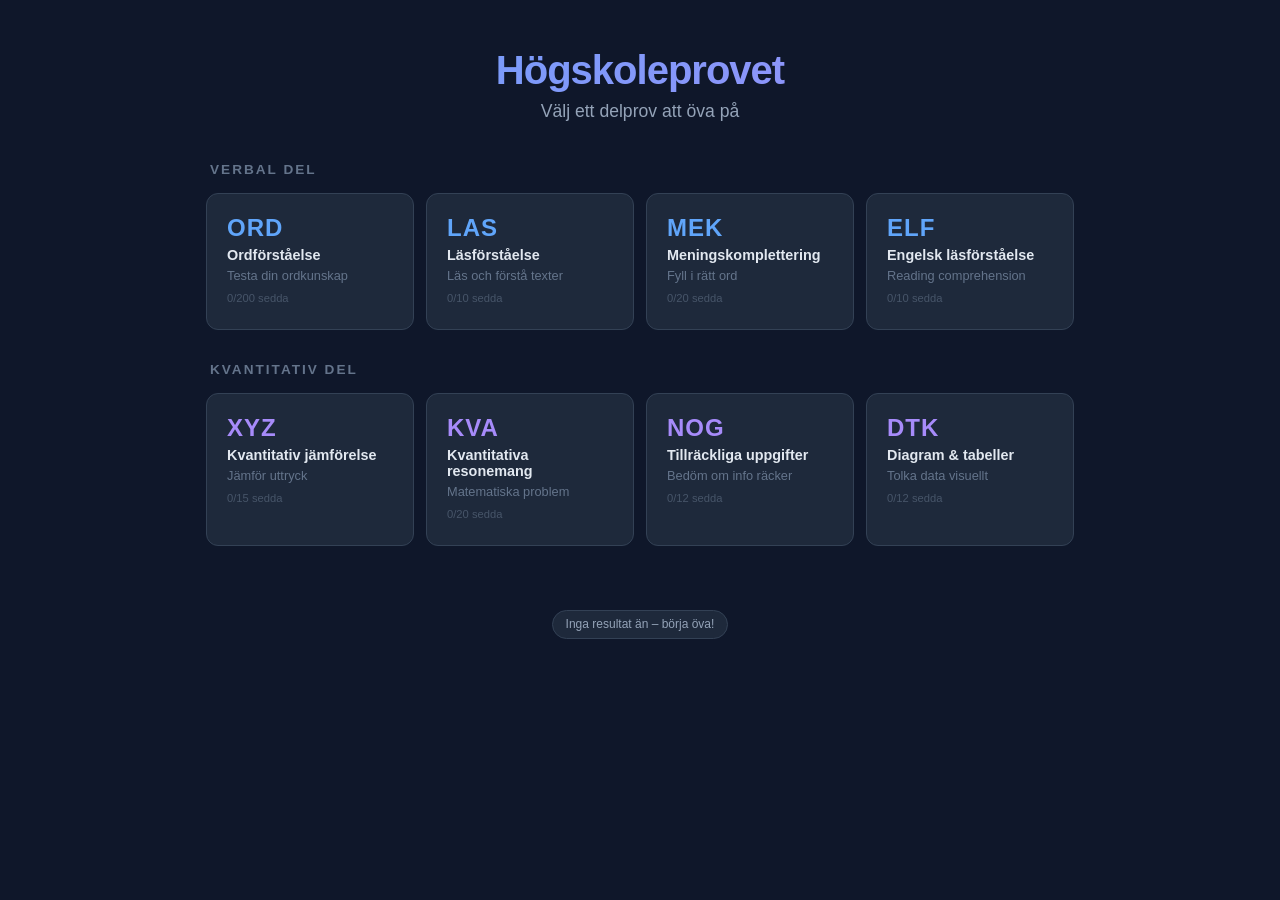
==== hogskoleprovet.html @ 1d14c4c4 "Initial commit: Högskoleprovet-studieapp med 200 ORD-frågor och progress-tracking" ====
<!DOCTYPE html>
<html lang="sv">
<head>
<meta charset="UTF-8">
<meta name="viewport" content="width=device-width, initial-scale=1.0">
<title>Högskoleprovet - Studieapp</title>
<style>
* { margin: 0; padding: 0; box-sizing: border-box; }
body { font-family: -apple-system, BlinkMacSystemFont, 'Segoe UI', Roboto, sans-serif; background: #0f172a; color: #e2e8f0; min-height: 100vh; }
.screen { display: none; min-height: 100vh; }
.screen.active { display: block; }
.hero { text-align: center; padding: 3rem 1rem 1.5rem; }
.hero h1 { font-size: 2.5rem; font-weight: 800; background: linear-gradient(135deg, #60a5fa, #a78bfa); -webkit-background-clip: text; -webkit-text-fill-color: transparent; background-clip: text; letter-spacing: -1px; }
.subtitle { color: #94a3b8; margin-top: 0.5rem; font-size: 1.1rem; }
.section-grid { max-width: 900px; margin: 0 auto; padding: 1rem; }
.section-group { margin-bottom: 2rem; }
.section-group h2 { font-size: 0.85rem; text-transform: uppercase; letter-spacing: 2px; color: #64748b; margin-bottom: 1rem; padding-left: 0.25rem; }
.cards { display: grid; grid-template-columns: repeat(auto-fill, minmax(200px, 1fr)); gap: 0.75rem; }
.card { background: #1e293b; border: 1px solid #334155; border-radius: 12px; padding: 1.25rem; cursor: pointer; transition: all 0.2s; display: flex; flex-direction: column; gap: 0.3rem; text-align: left; color: #e2e8f0; font-family: inherit; }
.card:hover { transform: translateY(-2px); border-color: #60a5fa; box-shadow: 0 4px 20px rgba(96, 165, 250, 0.15); }
.card-code { font-size: 1.5rem; font-weight: 800; letter-spacing: 1px; }
.card-verbal .card-code { color: #60a5fa; }
.card-kvant .card-code { color: #a78bfa; }
.card-name { font-size: 0.9rem; font-weight: 600; }
.card-desc { font-size: 0.8rem; color: #64748b; }
.card-count { font-size: 0.7rem; color: #475569; margin-top: 0.3rem; }
.stats-bar { max-width: 900px; margin: 1rem auto 2rem; padding: 0 1rem; display: flex; flex-wrap: wrap; gap: 0.5rem; justify-content: center; }
.stat-chip { background: #1e293b; border: 1px solid #334155; border-radius: 20px; padding: 0.4rem 0.8rem; font-size: 0.75rem; color: #94a3b8; }
.stat-chip strong { color: #e2e8f0; }
.quiz-header { display: flex; align-items: center; justify-content: space-between; padding: 1rem 1.5rem; background: #1e293b; border-bottom: 1px solid #334155; position: sticky; top: 0; z-index: 10; }
.btn-back { background: none; border: 1px solid #475569; color: #94a3b8; padding: 0.4rem 1rem; border-radius: 8px; cursor: pointer; font-size: 0.85rem; font-family: inherit; }
.btn-back:hover { border-color: #60a5fa; color: #60a5fa; }
.quiz-info { display: flex; flex-direction: column; align-items: center; gap: 0.2rem; }
.quiz-title { font-weight: 700; font-size: 1rem; }
.quiz-progress { font-size: 0.8rem; color: #64748b; }
.quiz-score { font-size: 0.9rem; color: #94a3b8; }
.quiz-body { max-width: 700px; margin: 0 auto; padding: 2rem 1.5rem; }
.question-context { background: #1e293b; border: 1px solid #334155; border-radius: 12px; padding: 1.5rem; margin-bottom: 1.5rem; line-height: 1.7; font-size: 0.95rem; color: #cbd5e1; white-space: pre-line; }
.question-context:empty { display: none; }
.question-text { font-size: 1.15rem; font-weight: 600; margin-bottom: 1.5rem; line-height: 1.5; white-space: pre-line; }
.options { display: flex; flex-direction: column; gap: 0.6rem; }
.option-btn { background: #1e293b; border: 2px solid #334155; border-radius: 10px; padding: 1rem 1.25rem; text-align: left; cursor: pointer; transition: all 0.2s; font-size: 1rem; color: #e2e8f0; font-family: inherit; line-height: 1.4; }
.option-btn:hover:not(:disabled) { border-color: #60a5fa; background: #1e3a5f; }
.option-btn.correct { border-color: #22c55e; background: #14532d; }
.option-btn.wrong { border-color: #ef4444; background: #450a0a; }
.option-btn:disabled { cursor: default; }
.feedback { margin-top: 1.25rem; padding: 1.25rem; border-radius: 10px; font-size: 0.95rem; line-height: 1.6; display: none; }
.feedback.show { display: block; }
.feedback.correct { background: #14532d; border: 1px solid #22c55e; color: #bbf7d0; }
.feedback.wrong { background: #3f1212; border: 1px solid #ef4444; color: #fecaca; }
.feedback-title { font-weight: 700; font-size: 1rem; margin-bottom: 0.5rem; }
.feedback-section { margin-top: 0.75rem; }
.feedback-section-label { font-weight: 700; font-size: 0.8rem; text-transform: uppercase; letter-spacing: 1px; opacity: 0.85; margin-bottom: 0.25rem; }
.btn-next { margin-top: 1.5rem; background: linear-gradient(135deg, #3b82f6, #8b5cf6); border: none; color: white; padding: 0.8rem 2rem; border-radius: 10px; font-size: 1rem; font-weight: 600; cursor: pointer; font-family: inherit; width: 100%; }
.results-container { max-width: 500px; margin: 0 auto; padding: 3rem 1.5rem; text-align: center; }
.results-container h2 { font-size: 1.8rem; margin-bottom: 1rem; }
.results-icon { font-size: 1.5rem; margin-bottom: 1rem; font-weight: 700; color: #60a5fa; }
.results-score { font-size: 3rem; font-weight: 800; background: linear-gradient(135deg, #60a5fa, #a78bfa); -webkit-background-clip: text; -webkit-text-fill-color: transparent; background-clip: text; margin-bottom: 0.5rem; }
.results-message { color: #94a3b8; font-size: 1.1rem; margin-bottom: 2rem; }
.results-breakdown { text-align: left; margin-bottom: 2rem; }
.result-item { display: flex; align-items: center; gap: 0.75rem; padding: 0.6rem 0; border-bottom: 1px solid #1e293b; font-size: 0.9rem; }
.result-marker { width: 8px; height: 8px; border-radius: 50%; flex-shrink: 0; }
.result-marker.correct { background: #22c55e; }
.result-marker.wrong { background: #ef4444; }
.results-actions { display: flex; gap: 0.75rem; flex-direction: column; }
.btn-primary { background: linear-gradient(135deg, #3b82f6, #8b5cf6); border: none; color: white; padding: 0.8rem 2rem; border-radius: 10px; font-size: 1rem; font-weight: 600; cursor: pointer; font-family: inherit; }
.btn-secondary { background: none; border: 1px solid #475569; color: #94a3b8; padding: 0.8rem 2rem; border-radius: 10px; font-size: 1rem; cursor: pointer; font-family: inherit; }
@media (max-width: 600px) {
    .hero h1 { font-size: 2rem; }
    .cards { grid-template-columns: 1fr 1fr; }
    .quiz-body { padding: 1.5rem 1rem; }
}
</style>
</head>
<body>
<div id="app">
    <div id="start-screen" class="screen active">
        <div class="hero">
            <h1>Högskoleprovet</h1>
            <p class="subtitle">Välj ett delprov att öva på</p>
        </div>
        <div class="section-grid">
            <div class="section-group">
                <h2>Verbal del</h2>
                <div class="cards" id="verbal-cards"></div>
            </div>
            <div class="section-group">
                <h2>Kvantitativ del</h2>
                <div class="cards" id="kvant-cards"></div>
            </div>
        </div>
        <div class="stats-bar" id="stats-bar"></div>
    </div>

    <div id="quiz-screen" class="screen">
        <div class="quiz-header">
            <button class="btn-back" id="btn-back">← Tillbaka</button>
            <div class="quiz-info">
                <span id="quiz-title" class="quiz-title"></span>
                <span id="quiz-progress" class="quiz-progress"></span>
            </div>
            <div class="quiz-score" id="quiz-score"></div>
        </div>
        <div class="quiz-body">
            <div id="question-context" class="question-context"></div>
            <div id="question-text" class="question-text"></div>
            <div id="options" class="options"></div>
            <div id="feedback" class="feedback"></div>
            <button id="next-btn" class="btn-next" style="display:none">Nästa fråga</button>
        </div>
    </div>

    <div id="results-screen" class="screen">
        <div class="results-container">
            <h2>Resultat</h2>
            <div id="results-icon" class="results-icon"></div>
            <div id="results-score" class="results-score"></div>
            <div id="results-message" class="results-message"></div>
            <div id="results-breakdown" class="results-breakdown"></div>
            <div class="results-actions">
                <button class="btn-primary" id="btn-retry">Försök igen</button>
                <button class="btn-secondary" id="btn-home">Välj annat delprov</button>
            </div>
        </div>
    </div>
</div>

<script>
// Varje fråga har:
//   question, options, correct (index), explanation (kort, alltid visad)
//   why: varför rätt svar är rätt (detaljerad)
//   misstag: vanliga felaktiga resonemang (visas vid fel svar)

const questionBank = {
    ord: { title: "ORD – Ordförståelse", color: "verbal", questions: (function() {
        const w = (word, rätt, f1, f2, f3, why, miss) => ({
            question: `Vad betyder ordet '${word}'?`,
            options: [rätt, f1, f2, f3],
            correct: 0,
            explanation: rätt + ".",
            why: why,
            misstag: miss
        });
        return [
w("redundant","Överflödig","Nödvändig","Komplicerad","Ursprunglig","Från latinets 'redundare' (rinna över). Mer än vad som behövs.","Tros betyda 'nödvändig' eftersom redundanta säkerhetssystem är viktiga – men ordet syftar på överskottet."),
w("pragmatisk","Praktisk och lösningsinriktad","Teoretisk","Pessimistisk","Överdriven","Från grekiskans 'pragma' (handling). Fokus på vad som fungerar, inte ideologi.","Förväxlas med dogmatisk (motsatsen) eller pessimistisk eftersom orden låter lika."),
w("altruistisk","Osjälvisk","Självisk","Likgiltig","Ambitiös","Från latinets 'alter' (den andra). Att tänka på andras bästa.","Blandas ihop med egoistisk – båda slutar på -isk. Kom ihåg: alter = andra."),
w("ambivalent","Kluven","Beslutsam","Engagerad","Likgiltig","'Ambi' = båda, 'valent' = värde. Värderar båda sidor samtidigt.","Förväxlas med 'likgiltig' – men ambivalent BRYR sig starkt, åt båda håll."),
w("dogmatisk","Håller fast vid åsikter utan omprövning","Flexibel","Vetenskaplig","Humoristisk","Ett dogma = lärosats som tas för given. Accepterar inte motargument.","Skillnad mot 'principfast': principfast kan motivera, dogmatisk bara fastslår."),
w("adekvat","Tillräcklig och lämplig","Överdriven","Otillräcklig","Exakt","Varken för lite eller för mycket, precis vad situationen kräver.","Förväxlas med 'exakt' – adekvat betyder inte perfekt, bara tillräckligt."),
w("kontroversiell","Omstridd","Obestridlig","Traditionell","Föråldrad","Från latinets 'controversus' (vänd emot). Har både för- och motståndare.","Ordet är neutralt – det säger bara att åsikterna går isär, inte att något är fel."),
w("eskalerande","Upptrappande","Avtagande","Stagnerande","Fluktuerande","Från italienskans 'scala' (trappa). Stegras steg för steg.","Förväxlas med 'fluktuerande' (svänger upp/ner). Eskalerande går bara UPP."),
w("sporadisk","Oregelbunden och sällsynt","Regelbunden","Tätt förekommande","Kontinuerlig","Från grekiskans 'sporadikos' (utspridd). Enstaka utan mönster.","Tros betyda 'ofta' – men sporadisk är alltid SÄLLSYNT."),
w("empatisk","Inkännande","Likgiltig","Aggressiv","Analytisk","Förmågan att sätta sig in i annans känsloliv.","Förväxlas med 'emfatisk' (eftertrycklig) – liknande stavning, olika betydelse."),
w("explicit","Uttryckligt uttalat","Underförstått","Känsligt","Förbjudet","Motsats till implicit. Direkt utsagt.","På engelska kan 'explicit' betyda vuxet innehåll, men i svenska är det bara 'tydligt'."),
w("implicit","Underförstådd","Uttalad","Förnekad","Upprepad","Med 'mellan raderna'. Antydd men inte direkt sagd.","Minnesregel: IMplicit = Inte uttalat. EXplicit = EXtra tydligt."),
w("konsensus","Samsyn","Oenighet","Majoritetsbeslut","Diskussion","Från latinets 'consensus' (samstämmighet). Alla överens.","Är starkare än majoritetsbeslut – kräver att ingen motsätter sig aktivt."),
w("paradoxal","Skenbart självmotsägande","Logisk","Komplicerad","Uppenbar","Något som verkar motsäga sig självt men kan vara sant.","Förväxlas med 'ologisk' – men en paradox är inte fel, bara överraskande."),
w("subtil","Diskret och finstilt","Tydlig","Aggressiv","Grov","En liten men betydelsefull skillnad. Subtil humor kräver eftertanke.","Tro inte att subtil = 'undergiven' – det är ett helt annat ord."),
w("obskyr","Dunkel eller okänd","Känd","Ljus","Enkel","Från latinets 'obscurus' (mörk). Svårbegriplig eller okänd.","Har ibland negativ biklang (tvivelaktig) men grundbetydelsen är bara 'oklar'."),
w("nyanserad","Innehåller flera skiftningar","Förenklad","Extrem","Färgad","Från franskans 'nuance'. Tar hänsyn till flera perspektiv.","Tros betyda 'neutral' – men nyanserad kan ha en åsikt, bara genomtänkt."),
w("kategorisk","Bestämd och absolut","Tveksam","Försiktig","Rörande","Ett kategoriskt nej är definitivt, utan utrymme för diskussion.","Förväxlas med 'kategoriserad' (indelad) som betyder något helt annat."),
w("prekär","Osäker och bekymmersam","Trygg","Enkel","Lyxig","En prekär situation är otrygg och kan förvärras snabbt.","Liknar 'precis' men har inget med det att göra. Tänk på 'prekariatet'."),
w("rigorös","Sträng och noggrann","Slapp","Gemytlig","Flexibel","En rigorös undersökning lämnar inga stenar orörda.","Förväxlas med 'rigid' (stel) som är mer negativt laddat."),
w("marginell","Obetydlig","Central","Dominerande","Genomgripande","Ligger i 'marginalen'. En marginell förbättring är nästan obetydlig.","Skillnad mot 'minimal': marginell = nästan obetydlig, minimal = minsta möjliga."),
w("utopisk","Orealistiskt idealiserad","Realistisk","Pessimistisk","Historisk","Från Thomas Mores 'Utopia' (1516). Grekiska 'ou-topos' = ingenstans.","Skillnad mot optimistisk: optimism tror på det goda, utopism på det perfekta."),
w("skeptisk","Tvivlande","Godtrogen","Övertygad","Nöjd","Kräver bevis innan man tror på något. Från grekiskans 'skeptikos'.","Skepsis är INTE cynism (förakt) eller pessimism – bara krav på belägg."),
w("benägenhet","Tendens eller böjelse","Ovilja","Förmåga","Plikt","Om man har benägenhet är man lätt att få med sig åt det hållet.","Skillnad mot 'förmåga': man kan ha förmåga utan benägenhet (kan men vill inte)."),
w("avsiktlig","Planerad och medveten","Slumpmässig","Motvillig","Snabb","Motsats till oavsiktlig. Gjord med vilja.","Ofta testas det som synonym till 'medveten'/'planerad' – de är synonymer."),
w("autentisk","Äkta","Falsk","Kopierad","Ytlig","Från grekiskans 'authentikos' (äkta). Inte en kopia eller förfalskning.","Förväxlas med 'original' – autentisk betyder äkta, inte nödvändigtvis först i tid."),
w("banal","Trivial och alldaglig","Komplicerad","Ovanlig","Djupgående","Från franska 'banal' (vanlig). Så vanligt att det är ointressant.","Ordet är negativt – antyder att något är intetsägande, inte bara enkelt."),
w("blygsam","Ödmjuk","Skrytsam","Dominerande","Aggressiv","Drar sig undan uppmärksamhet. Inte självutnämnande.","Skillnad mot 'tyst': blygsam syftar på att inte skryta, tyst på att inte prata."),
w("cynisk","Misstrogen","Godtrogen","Optimistisk","Idealistisk","Tror att människor styrs av egennytta. Ursprungligen en filosofisk skola.","Förväxlas med 'skeptisk' – cyniker tror inget är genuint, skeptiker kräver bara bevis."),
w("defensiv","Försvarande","Anfallande","Passiv","Aggressiv","Som försvarar (sig själv eller annat). Vanligt inom sport.","Förväxlas med 'passiv' – defensiv är aktivt försvar, passiv är ingen handling alls."),
w("diskret","Finkänslig och tystlåten","Högljudd","Skrytsam","Störande","Håller låg profil, för inte vidare det man hör.","Inom matematik betyder diskret även 'åtskild/icke-kontinuerlig' – helt annan betydelse."),
w("egalitär","Jämlikhetsivrande","Hierarkisk","Elitistisk","Konservativ","Förespråkar lika rättigheter för alla. Från franska 'égal' (lika).","Är inte samma som 'demokratisk' – egalitär rör all social jämlikhet."),
w("empirisk","Baserad på erfarenhet","Teoretisk","Fantasifull","Ologisk","Från grekiska 'empeiria' (erfarenhet). Baserad på observation/försök.","Motsats till rent teoretisk. Empirisk forskning kräver faktiska mätningar."),
w("essentiell","Väsentlig","Oviktig","Valfri","Tillfällig","Av själva essensen – absolut nödvändig, inte bara önskvärd.","Förväxlas med 'viktig' – essentiell är starkare, betyder oumbärlig."),
w("estetisk","Skönhetsrelaterad","Praktisk","Moralisk","Logisk","Från grekiska 'aisthesis' (förnimmelse). Hur något upplevs visuellt.","Förväxlas med 'asketisk' (sparsam livsstil) – helt annan betydelse."),
w("euforisk","Lyckorusig","Ledsen","Likgiltig","Förvirrad","Känsla av överväldigande glädje eller upprymdhet.","Stavas med eu-, inte 'yu-' eller 'ö-'."),
w("evident","Uppenbar","Dold","Osäker","Tvivelaktig","Från latinets 'evidens' (tydlig). Så tydligt att det inte kräver bevis.","Samma betydelse som engelska 'evident' – 'tydlig'."),
w("exceptionell","Ovanligt framstående","Vanlig","Misslyckad","Medelmåttig","Utgör ett undantag från det vanliga. Mycket bättre än standard.","Är nästan alltid positivt laddat – 'exceptionellt dålig' låter konstigt."),
w("extrovert","Utåtriktad","Inåtvänd","Blyg","Tystlåten","Får energi av att umgås. Från latinets 'extra' (utåt) + 'vertere' (vända).","Motsatsen är introvert. Ordet handlar om energiriktning."),
w("flagrant","Uppenbar (ofta om fel)","Dold","Mindre","Obetydlig","Från latinets 'flagrare' (brinna). Så tydligt att det är skamligt.","Används mest om fel: 'flagrant lagbrott' = uppenbart brott."),
w("frekvent","Ofta förekommande","Sällsynt","Omöjlig","Tvetydig","Från latinets 'frequens' (talrik). Hög frekvens = ofta.","Är INTE samma som 'frekvens' (antal per tid) – adjektivet betyder 'ofta'."),
w("fundamental","Grundläggande","Ytlig","Tillfällig","Onödig","Från latinets 'fundamentum' (grund). Så viktigt att allt annat vilar på det.","Förväxlas med 'fundamentalistisk' – helt annan betydelse."),
w("genuin","Äkta","Falsk","Överdriven","Kopia","Uppriktigt, inte spelat.","Synonym till autentisk, men 'genuin' används oftare om känslor och personlighet."),
w("heterogen","Blandad","Enhetlig","Renrasig","Symmetrisk","Från grekiska 'heteros' (olika) + 'genos' (slag).","Motsats till homogen. 'Hetero' = olika, har olika beståndsdelar."),
w("homogen","Enhetlig","Blandad","Splittrad","Olika","Från grekiska 'homos' (samma). Av samma slag genomgående.","Motsats till heterogen. En homogen lösning är likformig överallt."),
w("hypotetisk","Antagen som möjlig","Bevisad","Orealistisk","Påtaglig","Grundad på en hypotes – alltså inte fastställd.","Skillnad mot 'teoretisk': hypotetisk = antagande, teoretisk = abstrakt."),
w("idyllisk","Harmonisk och fridfull","Kaotisk","Spännande","Tråkig","Från grekiska 'idyll' (liten naturbild). Fridfullt, ofta lite för perfekt.","Har ofta en biton av 'för bra för att vara sant'."),
w("illusorisk","Skenbar","Verklig","Konkret","Tydlig","Baserad på en illusion. Verkar verklig men är det inte.","Skillnad mot 'imaginär': illusorisk är något som ser ut att finnas."),
w("immanent","Iboende","Yttre","Transcendent","Frånvarande","Filosofi: finns INOM något, inte utanför. Motsats till transcendent.","Förväxlas med 'imminent' (förestående) – helt annan betydelse!"),
w("inert","Passiv, overksam","Aktiv","Explosiv","Reaktiv","Från kemin: reagerar inte med andra ämnen (t.ex. ädelgaser).","Stavas med I, inte E. Betyder inte 'tröttande'."),
w("innovativ","Nyskapande","Traditionell","Konservativ","Stel","Från latinets 'innovare' (förnya). Introducerar något nytt.","Skillnad mot 'kreativ': innovativ handlar om att skapa något NYTT och användbart."),
w("integritet","Hederlighet och helhet","Korruption","Svaghet","Eftergivenhet","Från latinets 'integer' (hel). Att hålla fast vid sina principer.","Betyder också 'privat sfär' på svenska ('personlig integritet')."),
w("intuitiv","Instinktiv, känslomässig","Logisk","Utdragen","Komplicerad","Baserad på magkänsla utan medveten tankegång.","Intuition är inte irrationell – kan vara expertis bearbetad undermedvetet."),
w("kausal","Orsaksmässig","Tillfällig","Irrelevant","Parallell","Rör orsak-verkan. Kausalt samband = orsak leder till verkan.","Är INTE samma som 'korrelation' – korrelation visar samband, kausalitet orsak."),
w("klandervärd","Kritisabel","Berömvärd","Irrelevant","Omoralisk","Förtjänar klander (kritik). Bör ifrågasättas.","Används om handlingar: 'en klandervärd handling'."),
w("kompetent","Duglig","Inkompetent","Nybörjare","Medelmåttig","Har tillräcklig kunskap och förmåga för uppgiften.","Är en miniminivå – inte samma som 'expert' eller 'utmärkt'."),
w("konciliant","Försonlig","Aggressiv","Stridslysten","Arrogant","Söker samförstånd, vill undvika konflikt.","Sällsynt ord som kan dyka upp på HP – lär dig särskilt!"),
w("konkret","Påtaglig och specifik","Abstrakt","Filosofisk","Oklar","Från latinets 'concretus' (sammanvuxen). Tydligt exemplifierad.","Motsats till abstrakt. 'Ett konkret exempel' = specifikt exempel."),
w("konsekvent","Följdriktig","Inkonsekvent","Tvetydig","Slumpmässig","Följer samma linje genomgående, utan motsägelser.","Skillnad mot 'konsekvens' (följd). Konsekvent = hållning, konsekvens = resultat."),
w("kontemplativ","Begrundande","Aktiv","Impulsiv","Distraherad","Inåtvänd eftertanke, meditativ hållning.","Skillnad mot 'passiv': kontemplativ är aktiv tankeverksamhet."),
w("konträr","Motsatt","Likadan","Parallell","Neutral","Motsatt riktning eller åsikt. 'Konträra uppfattningar' = motsatta.","Förväxlas med 'kontrasterande' – konträr är starkare, rakt motsatt."),
w("latent","Förborgad, vilande","Synlig","Konstant","Aktiv","Finns där men inte manifesterad ännu. Vilande potential.","Motsats till manifest (öppen). En latent sjukdom bryter inte ut ännu."),
w("legitim","Rättmätig","Olaglig","Falsk","Irrelevant","Från latinets 'legitimus' (laglig). Godtagbar enligt regler/normer.","Legal = enligt lag. Legitim = godtagbar i bredare mening (moraliskt/socialt)."),
w("likgiltig","Oberörd","Intresserad","Passionerad","Engagerad","Utan intresse eller engagemang.","Skillnad mot 'ambivalent': likgiltig bryr sig inte alls, ambivalent åt båda håll."),
w("lukrativ","Lönsam","Olönsam","Komplicerad","Riskfri","Från latinets 'lucrum' (vinst). Ger bra ekonomisk avkastning.","Stavas med 'kr', inte 'kv'. Enbart ekonomisk betydelse."),
w("lakonisk","Kortfattad","Pratsam","Utförlig","Omständlig","Från Lakonien (Sparta) – spartanerna var kända för korta svar.","Skillnad mot 'kortfattad' – lakonisk antyder också viss torrhet."),
w("melankolisk","Svårmodig","Glad","Arg","Förvånad","Från grekiska 'melan' (svart) + 'chole' (galla).","Skillnad mot 'deprimerad': melankolisk är mildare, mer kontemplativ sorg."),
w("metodisk","Systematisk","Slumpmässig","Kaotisk","Impulsiv","Arbetar enligt en tydlig metod, steg för steg.","Förväxlas med 'metodologisk' (om metoden själv) – olika ord!"),
w("minutiös","Mycket noggrann","Slarvig","Snabb","Översiktlig","Från minut – uppmärksam på minsta detalj.","Skillnad mot 'noggrann': minutiös är EXTREMT noggrann, närmast pedantisk."),
w("moderat","Måttlig","Extrem","Radikal","Överdriven","Varken för mycket eller för lite. Mellanväg.","Är även namn på parti – men ordet betyder ursprungligen bara 'måttlig'."),
w("monoton","Enformig","Varierad","Dynamisk","Spännande","Från grekiska 'monos' (ett) + 'tonos' (ton). Samma ton hela tiden.","Ofta negativt – antyder att enformigheten är tråkig."),
w("naiv","Godtrogen","Cynisk","Erfaren","Beräknande","Tror gott om andra, saknar världslig erfarenhet.","Är inte samma som 'okunnig': naiv handlar om förtroende, inte kunskap."),
w("narcissistisk","Självupptagen","Osjälvisk","Osäker","Blygsam","Från myten om Narcissus som förälskade sig i sin spegelbild.","Är mer än fåfänga – innebär brist på empati för andra."),
w("nedlåtande","Föraktfull","Ödmjuk","Jämlik","Beundrande","Behandlar andra som underlägsna.","Skillnad mot 'överlägsen': nedlåtande är hur man BEHANDLAR, inte är."),
w("objektiv","Opartisk","Subjektiv","Emotionell","Partisk","Oberoende av personliga känslor eller åsikter.","Skillnad mot 'fair': objektiv är att UTESLUTA eget perspektiv, fair är rättvisa."),
w("ombytlig","Föränderlig","Konstant","Stabil","Pålitlig","Byter sinne eller tillstånd ofta. Ofta negativt (opålitlig).","Skillnad mot 'flexibel': flexibel = positivt, ombytlig = negativt (oförutsägbar)."),
w("omdömesgill","Klok och eftertänksam","Tanklös","Impulsiv","Okunnig","Har gott omdöme, kan bedöma situationer väl.","Handlar om PRAKTISK visdom – inte bara teoretisk kunskap."),
w("ortodox","Traditionsbunden","Nyskapande","Flexibel","Liberal","Följer rättrogen tradition. Från grekiska 'orthos' (rätt) + 'doxa' (åsikt).","I religion: rättroende. I allmänt bruk: konventionellt accepterad."),
w("ostentativ","Uppseendeväckande","Diskret","Hemlig","Undertryckt","Visar upp sig för att få uppmärksamhet.","Förväxlas med 'demonstrativ' – ostentativ är mer skrytsam."),
w("paradigm","Mönster eller modell","Avvikelse","Regel","Undantag","Från grekiska 'paradeigma'. Ett etablerat tankemönster (Kuhn).","Används nu ofta slarvigt – strikt är det ett helt ramverk av antaganden."),
w("parallell","Motsvarande, jämlöpande","Motsatt","Slumpmässig","Osammanhängande","Löper sida vid sida, utan att korsas.","Skillnad mot 'likadan': parallell betonar att de inte möts."),
w("paternalistisk","Förmyndande","Jämlik","Passiv","Likgiltig","Beter sig som en 'fader' – bestämmer 'för ditt eget bästa'.","Från latinets 'pater' (far). Nedsättande – antyder översitteri."),
w("pedantisk","Överdrivet noggrann","Slarvig","Flexibel","Storsynt","Insisterar på detaljer även när de inte betyder något.","Skillnad mot 'minutiös' (nödvändig noggrannhet) – pedantisk är onödig."),
w("perifer","Avlägsen, i utkanten","Central","Viktig","Dominerande","Ligger i periferin – vid sidan av centrum.","Motsats till central. 'Perifer fråga' = mindre viktig fråga."),
w("pertinent","Relevant","Irrelevant","Ovidkommande","Vag","Ligger nära ämnet, passande.","Ovanligt ord i svenskan – dyker ibland upp på HP."),
w("pessimistisk","Negativ syn","Optimistisk","Realistisk","Rationell","Från latinets 'pessimus' (sämst). Förväntar sig det värsta.","Skillnad mot 'realistisk': pessimist förväntar sig det SÄMSTA, realist det TROLIGASTE."),
w("plausibel","Rimlig","Osannolik","Omöjlig","Bevisad","Låter troligt, kan vara sant. Men ännu inte bekräftad.","Är svagare än 'trolig' – plausibelt betyder bara 'inte orimligt'."),
w("polariserad","Uppdelad i motpoler","Enhetlig","Nyanserad","Samsyn","Delas upp i två skarpt motsatta läger.","Används ofta om samhällen/debatter där mittfältet krymper."),
w("polemisk","Stridslysten","Försonlig","Samarbetsvillig","Passiv","Från grekiska 'polemos' (strid). Söker debatt och argumentation.","Inte nödvändigtvis negativt – kan vara en stilmedveten debattform."),
w("pompös","Uppblåst och skrytsam","Ödmjuk","Enkel","Tystlåten","Överdrivet högtidlig eller självviktig.","Skillnad mot 'högtidlig' – pompös är OPASSANDE högtidlig."),
w("populistisk","Folkfängande","Elitistisk","Akademisk","Teknokratisk","Appellerar till 'folket' mot 'eliten'. Ofta förenklande.","Är inte synonym till 'demokratisk' – populism förenklar ofta på bekostnad av fakta."),
w("potent","Kraftfull, verksam","Svag","Overksam","Obetydlig","Har potential eller kraft. Från latinets 'potens' (makt).","Grundbetydelsen är bara 'kraftig'."),
w("prestigefylld","Ansedd","Okänd","Värdelös","Lågstatus","Förknippad med hög status och respekt.","Prestige = socialt anseende, inte nödvändigtvis pengar eller makt."),
w("proaktiv","Förekommande, agerande i förväg","Reaktiv","Passiv","Efterföljande","Tar initiativ innan problem uppstår.","Motsats till reaktiv (agerar EFTER något hänt)."),
w("progressiv","Framstegsvänlig","Konservativ","Reaktionär","Traditionell","Vill förändra framåt, öppen för reformer.","Skillnad mot 'liberal': progressiv vill förändring, liberal vill frihet."),
w("profylaktisk","Förebyggande","Botande","Obetydlig","Framkallande","Från grekiskan – förebygger problem innan det uppstår.","Medicinsk term som även används bildligt ('profylaktisk åtgärd')."),
w("prolifik","Produktiv","Impotent","Sparsam","Improduktiv","Producerar mycket (t.ex. författare).","Från latinets 'proles' (avkomma). Används ofta om konstnärer."),
w("prosaisk","Vardaglig och fantasilös","Poetisk","Spännande","Utöver det vanliga","Motsats till poetisk. Prosa = det vanliga språket.","Har negativ underton – antyder brist på magi/intresse."),
w("provokativ","Utmanande","Harmlös","Lugnande","Tillmötesgående","Framkallar starka reaktioner, särskilt irritation.","Avsikten är att provocera – inte nödvändigtvis negativt (kan skaka om)."),
w("puristisk","Renlärig","Blandad","Flexibel","Tolerant","Vill hålla något 'rent' från främmande influenser.","Finns språkpurister, religiösa purister – kräver sträng ortodoxi."),
w("radikal","Genomgripande","Ytlig","Moderat","Konservativ","Från latinets 'radix' (rot). Går till roten – vill grundlig förändring.","Politiskt: fundamentala förändringar. Matematiskt: rot av tal."),
w("rationell","Förnuftig","Emotionell","Irrationell","Intuitiv","Baserad på logik och förnuft, inte känslor.","Skillnad mot 'logisk': rationell är motiverad, logisk är formell följdriktighet."),
w("realistisk","Verklighetsnära","Orealistisk","Optimistisk","Drömmande","Tar hänsyn till hur det faktiskt är.","Skillnad mot 'pessimistisk': realistisk kan också vara positiv, om verkligheten är det."),
w("reciprok","Ömsesidig","Ensidig","Slumpmässig","Asymmetrisk","Från latinets 'reciprocus' (återvändande). Båda ger och tar.","Matematiskt: 1/x. I allmänt språk: gengäldande."),
w("reflekterande","Eftertänksam","Impulsiv","Tanklös","Utåtriktad","Tar sig tid att tänka efter innan/efter handling.","Även fysisk betydelse (speglar ljus) men här metaforisk."),
w("regressiv","Tillbakagående","Framåtskridande","Nyskapande","Progressiv","Rör sig bakåt eller till tidigare utvecklingsstadium.","Motsats till progressiv. Psykologi: barnslig regression vid stress."),
w("relativ","Jämförelsevis","Absolut","Obetydlig","Konstant","Beror på jämförelse – inte fastställt oavsett perspektiv.","Motsats till absolut. 'Det är relativt bra' = bra i förhållande till något."),
w("retorisk","Vältalig, konstfullt formulerad","Klumpig","Tyst","Naturlig","Från grekiskan. Följer retorikens konster.","En retorisk fråga är dock en fråga utan väntat svar – speciellt användning."),
w("retrospektiv","Tillbakablickande","Framåtblickande","Aktuell","Förutseende","Från latinets 'retrospicere' (se bakåt).","Motsats till prospektiv (framåtblickande)."),
w("rustik","Lantlig, enkel","Urban","Sofistikerad","Modern","Från latinets 'rusticus' (landsbygd). Hemvänd, jordnära.","Ofta positivt laddat i designsammanhang – påminner om hantverk."),
w("sakral","Helig","Världslig","Vardaglig","Profan","Från latinets 'sacer' (helig). Tillhör det religiösa.","Motsats till profan. 'Sakralmusik' = kyrkomusik."),
w("sanktionerad","Godkänd","Förbjuden","Okänd","Spontan","Har fått officiellt tillstånd.","Paradoxalt: 'sanktioner' (straffåtgärder) är MOT ordet – olika betydelser!"),
w("sardonisk","Bitter, hånfull","Vänlig","Naiv","Oskyldig","Bitter/bittersöt humor, ofta cynisk. Från ön Sardinien.","Skillnad mot 'sarkastisk': sardonisk är mörk/resignerad, sarkastisk mer aktivt spydig."),
w("selektiv","Urskiljande","Generell","Slumpmässig","Tolerant","Väljer bara vissa delar. Från latinets 'selectio'.","Kan vara positivt (kräsen) eller negativt (diskriminerande)."),
w("sensibel","Känslig","Okänslig","Aggressiv","Passiv","Från latinets 'sensibilis' (förnimbar). Reagerar starkt på intryck.","Skillnad mot 'sensitiv' – sensibel är vanligare på svenska."),
w("servil","Krypande, inställsam","Självständig","Arrogant","Likgiltig","Från latinets 'servus' (slav). Undergiven mot överordnade.","Negativt laddat – mer än 'ödmjuk', antyder brist på ryggrad."),
w("signifikant","Betydelsefull","Obetydlig","Slumpmässig","Irrelevant","Från latinets 'significare' (visa). Statistiskt säkerställd skillnad.","I vardagligt språk = 'viktig', i statistik = 'inte slumpmässig'."),
w("simultan","Samtidig","Efterföljande","Tidigare","Växelvis","Sker samtidigt. Från latinets 'simul' (samtidigt).","Skillnad mot 'parallell': simultan tidsmässigt, parallell rumsligt."),
w("skrupulös","Samvetsgrann","Slarvig","Likgiltig","Hänsynslös","Vägs av små moraliska detaljer.","Positivt: noggrann. Kan bli överdrivet – då gränsar det mot tvångsmässigt."),
w("solidarisk","Lojal","Förrädisk","Självständig","Likgiltig","Står bakom gruppen. Från latinets 'solidus' (fast).","Starkare än 'lojal' – solidaritet innebär gemensamt ansvar."),
w("somatisk","Kroppslig","Mental","Andlig","Social","Från grekiska 'soma' (kropp). Medicinsk term för kroppsliga åkommor.","Motsats till psykisk/mental. 'Somatisk sjukdom' = kroppslig sjukdom."),
w("spartansk","Enkel och strikt","Lyxig","Slösaktig","Mjuk","Efter Sparta som var känt för strikt, enkel livsstil.","Kan vara positivt (disciplin) eller negativt (brist på komfort)."),
w("spekulativ","Gissande","Bevisad","Säker","Empirisk","Baserad på gissning, inte fakta.","Olika betydelser: filosofisk (teoretisk) vs. ekonomisk (riskabel)."),
w("spontan","Impulsiv och oplanerad","Planerad","Långsam","Beräknande","Från latinets 'sponte' (av fri vilja). Utan förberedelse.","Inte samma som 'frivillig' – spontan betonar oplanerat."),
w("stagnerande","Stillastående","Växande","Utvecklande","Föränderlig","Från latinets 'stagnare' (stå still). Ingen utveckling sker.","Negativt laddat – antyder att stillaståendet är oönskat."),
w("statisk","Orörlig","Dynamisk","Rörlig","Flytande","Från grekiska 'statikos' (stående). Förändras inte.","Inom fysik: utan rörelse. I allmänt språk: oföränderlig."),
w("stoisk","Tålig, oberörd","Känslosam","Impulsiv","Dramatisk","Från den stoiska filosofin – bibehåller lugn i alla situationer.","Inte likgiltig – stoisk person KÄNNER men visar inte."),
w("stringent","Logiskt sammanhängande","Lös","Oklar","Motsägelsefull","Strikt följer en logisk linje, utan sidospår.","Skillnad mot 'strikt': stringent handlar om logik, strikt om regler."),
w("subjektiv","Personlig","Objektiv","Opartisk","Universell","Beror på den enskildes perspektiv. Motsats till objektiv.","Inte nödvändigtvis 'fel' – bara att det utgår från personen själv."),
w("sublim","Upphöjd, överväldigande vacker","Trivial","Grov","Vardaglig","Estetik: så vackert eller stort att det nästan är skrämmande.","Skillnad mot 'vacker' – sublimt är större och mer överväldigande."),
w("substantiell","Betydande","Obetydlig","Marginell","Svag","Från 'substans' – har verklig vikt, inte bara ytlig.","Skillnad mot 'viktig': substantiell betonar STORLEK/TYNGD."),
w("suggestiv","Antydande, påverkande","Rak","Oklar","Neutral","Väcker associationer utan att säga rakt ut.","Kan vara manipulativ eller konstnärlig beroende på kontext."),
w("sympatisk","Trevlig","Osympatisk","Obehaglig","Neutral","Väcker positiva känslor hos andra.","Skillnad mot 'empatisk' – sympatisk = omtyckt, empatisk = förstående."),
w("tacit","Outtalad","Högljudd","Tydlig","Explicit","Från latinets 'tacere' (tiga). Underförstådd.","Juridik: 'tacit samtycke' = underförstått."),
w("tangera","Snudda vid","Skilja från","Kollidera med","Centrera","Röra vid utan att korsa. Geometriskt: linje som berör kurva i en punkt.","Bildligt: 'Frågan tangerar ämnet' = nämns utan att fördjupas."),
w("temporär","Tillfällig","Permanent","Konstant","Evig","Från latinets 'tempus' (tid). Varar bara en tid.","Motsats till permanent. 'Temporär lösning' = provisorium."),
w("tendentiös","Partisk","Neutral","Objektiv","Balanserad","Visar en tendens – lutar åt ett håll.","Ofta negativt – antyder att informationen är avsiktligt snedvriden."),
w("teoretisk","Tankemässig, abstrakt","Praktisk","Empirisk","Konkret","Från grekiska 'theoria' (betraktelse). Handlar om idéer, inte tillämpning.","Motsats till praktisk. Kan vara nedsättande ('bara teoretisk')."),
w("terapeutisk","Helande","Skadlig","Förebyggande","Diagnostisk","Behandlar och lindrar. Från grekiska 'therapeia' (vård).","Även bildligt: 'Det var terapeutiskt att gråta'."),
w("tolerant","Fördragsam","Intolerant","Dömande","Likgiltig","Accepterar olikheter. Från latinets 'tolerare' (uthärda).","Skillnad mot 'likgiltig': tolerant ACCEPTERAR, likgiltig bryr sig inte."),
w("transparent","Genomskinlig","Dold","Ogenomtränglig","Skymd","Bildligt: öppen med information, inget dolt.","Från latinets 'trans' (igenom) + 'parere' (synas)."),
w("trivial","Obetydlig","Viktig","Komplicerad","Meningsfull","Från latinets 'trivialis' (vardaglig). Alldaglig, föga värd att nämna.","Matematiskt: enkelt/självklart fall. I allmänt språk: oviktigt."),
w("trovärdig","Pålitlig","Opålitlig","Tvivelaktig","Oärlig","Går att lita på. Att tro är värt.","Skillnad mot 'ärlig': trovärdig är hur andra UPPFATTAR en, ärlig är hur man ÄR."),
w("tvetydig","Dubbeltydig","Klar","Entydig","Otydlig","Kan tolkas på två sätt. Från 'tve' (två) + 'tydig' (klar).","Skillnad mot 'otydlig': tvetydig har två KLARA betydelser, otydlig är bara oklart."),
w("unison","Enstämmig","Splittrad","Tvekande","Osammanhängande","Alla uttalar samma sak samtidigt. Från latinets 'unus' (ett) + 'sonus' (ljud).","Musik: att sjunga samma ton. Bildligt: fullständig enighet."),
w("universell","Allmängiltig","Specifik","Lokal","Individuell","Från latinets 'universum' (allt). Gäller överallt, alltid.","Skillnad mot 'global': universell är filosofisk, global geografisk."),
w("utilitaristisk","Nyttoinriktad","Estetisk","Moralisk","Idealistisk","Från utilitarismen: moraliskt rätt är det som ger mest nytta.","Filosofi: etisk princip. Vardagligt: bara 'praktisk'."),
w("vag","Oklar","Precis","Tydlig","Konkret","Utan skarpa konturer. 'Vaga löften' = otydliga löften.","Motsats till precis. Kan vara medvetet (undvika bindning)."),
w("valid","Giltig","Ogiltig","Falsk","Oklar","Uppfyller kraven, är giltig. Från latinets 'validus' (stark).","Statistisk term: mäter det som är tänkt att mätas."),
w("vederhäftig","Pålitlig, trovärdig","Osäker","Otillförlitlig","Tvivelaktig","Står för det man säger. Hederlighet som grund för tro.","Något formellt ord – 'trovärdig' är vanligare i vardagligt tal."),
w("vemodig","Sorgmodig","Glad","Upprymd","Likgiltig","Mild, stilla sorg – ofta över något förgånget.","Skillnad mot 'ledsen': vemod är mildare, mer kontemplativt."),
w("verifierbar","Bestyrkbar","Obevisbar","Hypotetisk","Teoretisk","Kan kontrolleras och bekräftas. Från latinets 'verus' (sann).","Poppers vetenskapsteori: något måste vara FALSIFIERBART, inte bara verifierbart."),
w("virtuell","Skenbar, elektroniskt verklig","Verklig","Fysisk","Påtaglig","Ursprungligen 'potentiellt existerande'. Numera ofta om digital verklighet.","Betydelsen har glidit: 'virtuell' var 'i kraft av' – nu 'icke-fysisk'."),
w("vital","Livskraftig","Svag","Halvdöd","Passiv","Från latinets 'vita' (liv). Full av liv och energi.","Medicinsk: 'vital funktion' = livsnödvändig. Allmänt: energisk."),
w("volatil","Ostabil","Stabil","Konstant","Förutsägbar","Från latinets 'volare' (flyga). Snabbt varierande.","Ekonomi: volatil marknad = stor prissvängning. Fysik: lättflyktig vätska."),
w("voluminös","Omfångsrik","Tunn","Koncis","Liten","Från latinets 'volumen' (rulle, mängd). Stor och tung.","Skillnad mot 'lång': voluminös betonar MÄNGD/tjocklek."),
w("välvillig","Godhjärtad","Illvillig","Likgiltig","Fientlig","Har goda intentioner gentemot andra.","Skillnad mot 'snäll': välvillig betonar INTENTIONEN, snäll är mer om handling."),
w("ymnig","Riklig","Sparsam","Torr","Obefintlig","Finns i stora mängder. 'Ymnigt regn' = häftigt regn.","Något ålderdomligt ord – används mest i skriftspråk."),
w("äregirig","Ambitiös","Ödmjuk","Lättjefull","Tillbakadragen","Strävar starkt efter framgång och anseende.","Skillnad mot 'ambitiös': äregirig är STARKARE, nästan negativt."),
w("apati","Känslolöshet","Glädje","Aggression","Nyfikenhet","Från grekiska 'a-pathos' (utan känsla). Psykisk tomhet.","Kliniskt allvarligt tillstånd – inte samma som 'tristess'."),
w("abstrakt","Oåskådlig, teoretisk","Konkret","Påtaglig","Specifik","Från latinets 'abstractus' (avdragen). Utan konkret form.","Motsats till konkret. Konstriktning där formen inte föreställer något."),
w("analytisk","Utredande","Intuitiv","Impulsiv","Ytlig","Från grekiska 'analysis' (upplösning). Bryter ner i delar för att förstå.","Motsats till holistisk (helhetssyn)."),
w("anomali","Avvikelse","Normalitet","Regel","Mönster","Från grekiska 'an-omalos' (ojämn). Något som inte passar mönstret.","Inte synonym till 'fel' – anomali är OFÖRUTSEDD, inte nödvändigtvis felaktig."),
w("antagonism","Motsättning","Samsyn","Allians","Likgiltighet","Från grekiska 'antagonistes' (motståndare). Aktiv opposition.","Biologi: antagonist = ämne som motverkar annat. Litteratur: motspelare."),
w("aversion","Motvilja","Attraktion","Likgiltighet","Förtjusning","Från latinets 'aversio' (vändning bort). Stark motvilja.","Starkare än 'ogilla'. En aversion är nästan automatiskt avstötande."),
w("avfärda","Avvisa","Acceptera","Undersöka","Välkomna","Slå bort utan allvarligt övervägande.","Ofta nedlåtande – antyder bristande vilja att lyssna."),
w("behärskad","Kontrollerad","Utagerande","Ostyrig","Impulsiv","Håller sina känslor/reaktioner under kontroll.","Skillnad mot 'lugn': behärskad kan vara ANSTRÄNGT lugn, lugn är genuint."),
w("bisarr","Underlig","Normal","Logisk","Förutsägbar","Från italienska 'bizzarro' (nyckfull). Påfallande konstig.","Starkare än 'konstig' – bisarrt gränsar till det absurda."),
w("brant","Tvärbrant","Flack","Mjuk","Långsam","Stigning eller sluttning med stor lutning.","Bildligt: 'brant förändring' = plötslig och dramatisk."),
w("distinktion","Skillnad","Likhet","Förening","Otydlighet","Från latinets 'distinctio'. En tydlig åtskillnad.","'Göra distinktionen' = tydligt skilja mellan två saker."),
w("divergera","Gå isär","Sammanfalla","Närma sig","Överensstämma","Från latinets 'divergere' (vika av). Rör sig bort från varandra.","Motsats till konvergera. Matematik: serie utan gränsvärde."),
w("emergerande","Framväxande","Avtagande","Etablerad","Utdöende","Uppstår och blir synligt. Nya egenskaper som träder fram.","Filosofi: emergens = egenskaper som uppstår ur helheter."),
w("enigma","Gåta","Förklaring","Svar","Fakta","Från grekiska 'ainigma'. Något obegripligt eller gåtfullt.","Formellare än 'mysterium' – enigma är mer filosofiskt/intellektuellt."),
w("essens","Kärna","Yttre form","Detalj","Skal","Från latinets 'essentia'. Det innersta väsentliga.","Filosofi: essens = det som gör något till just det det är."),
w("etablerad","Fastställd","Nystartad","Tillfällig","Ifrågasatt","Väl accepterad och insatt i sitt sammanhang.","Skillnad mot 'gammal': etablerad handlar om accept, inte nödvändigtvis ålder."),
w("fatal","Ödesdiger","Trivial","Lyckosam","Obetydlig","Från latinets 'fatum' (öde). Leder till katastrof/död.","Starkt ord – använd bara om verkligt allvarliga konsekvenser."),
w("fluktuera","Variera upp och ner","Stanna","Växa","Sjunka","Från latinets 'fluctuare' (att våga). Svänger upp och ner.","Skillnad mot 'förändras': fluktuera betonar OREGELBUNDEN variation."),
w("förgänglig","Kortvarig","Bestående","Evig","Permanent","Är inte för evigt – försvinner.","Skillnad mot 'tillfällig': förgänglig antyder oundviklig försvinnande."),
w("förutseende","Framsynt","Efterhands-","Blind","Reaktiv","Ser möjliga problem innan de uppstår.","Motsats till 'efterklokt'. Liknar proaktiv."),
w("iakttagbar","Observerbar","Dold","Hypotetisk","Teoretisk","Kan observeras – finns där att se.","Vetenskap: endast iakttagbara fenomen kan direkt studeras."),
w("ihärdig","Envis och uthållig","Lättgivande","Slarvig","Flyktig","Ger inte upp – håller på länge.","Positivt laddat – till skillnad från 'envis' som kan vara negativt."),
w("inkonsekvent","Motsägelsefull","Konsekvent","Följdriktig","Logisk","Säger/gör olika saker vid olika tillfällen utan gott skäl.","Motsats till konsekvent. Negativt – antyder opålitlighet."),
w("instinktiv","Medfödd, intuitiv","Inlärd","Planerad","Rationell","Från latinets 'instinctus' (tillskyndande). Utan eftertanke.","Skillnad mot 'intuitiv': instinktiv är mer primitiv, intuitiv kan vara expertis."),
w("jurisdiktion","Myndighetsområde","Anarki","Fristad","Oordning","Det område/de fall där en myndighet har befogenhet.","Från latinets 'jus' (lag) + 'dicere' (säga)."),
w("kausalitet","Orsakssamband","Slump","Korrelation","Tidsföljd","Att en händelse orsakar en annan. Från latinets 'causa' (orsak).","VIKTIG skillnad: korrelation visar samband, kausalitet visar ORSAK."),
w("konvergera","Närma sig, mötas","Divergera","Sprida ut sig","Skiljas åt","Från latinets 'convergere' (böja tillsammans). Rör sig mot samma punkt.","Motsats till divergera. Matematik: närma sig ett gränsvärde."),
w("kortvarig","Flyktig","Bestående","Permanent","Evig","Varar kort tid.","Mer neutralt än 'förgänglig' – bara en tidsangivelse."),
w("kvalificerad","Behörig","Okvalificerad","Amatör","Obehörig","Har nödvändiga kompetenser för uppgiften.","Mer formellt än 'kompetent' – ofta formell behörighet."),
w("manifestera","Visa sig tydligt","Dölja","Glömma","Missa","Från latinets 'manifestus' (uppenbar). Träder fram.","'Symptom manifesterar sig' = visar sig tydligt."),
w("medveten","Uppmärksam och insiktsfull","Omedveten","Sovande","Okunnig","Är klar över något, inser det.","Skillnad mot 'vaken': medveten handlar om insikt, inte bara fysisk vakenhet."),
w("målmedveten","Beslutsam","Velig","Osäker","Passiv","Vet vad man vill och arbetar mot det.","Skillnad mot 'ambitiös': målmedveten betonar RIKTNING, ambitiös bara STYRKA."),
w("objektion","Invändning","Godkännande","Samtycke","Tystnad","Motargument eller protest. Från latinets 'objectio'.","Juridik: 'jag invänder' = objection."),
w("omedelbar","Direkt, utan dröjsmål","Försenad","Fördröjd","Sen","Händer direkt. Utan förmedling eller mellansteg.","Skillnad mot 'snabb': omedelbar betyder INGEN tidsfördröjning alls."),
w("outhärdlig","Olidlig","Bekväm","Uthärdlig","Lättsam","Går inte att stå ut med.","Superlativ av 'svår att uthärda' – extremt starkt ord."),
w("pietet","Vördnad","Oförsynthet","Ringaktning","Hån","Djup respekt inför något heligt eller värdigt.","Inte samma som 'fromhet' – pietet är mer världslig respekt."),
w("pseudo","Falsk, skenbar","Äkta","Verklig","Genuin","Förled från grekiska 'pseudes' (falsk). Pseudonym = falskt namn.","Inte eget ord – del av sammansättningar (pseudovetenskap)."),
w("återhållsam","Behärskad, sparsam","Frikostig","Ostyrig","Impulsiv","Håller tillbaka, tar inte för sig.","Kan vara positivt (disciplin) eller negativt (snål) beroende på sammanhang."),
w("överhängande","Nära förestående","Avlägsen","Förbi","Oförutsägbar","Kommer snart, kan inte undvikas.","Starkt ord – brukar användas om hot eller fara."),
w("vidlyftig","Omfångsrik, utsvävande","Koncis","Kortfattad","Stram","Täcker mycket men ofta också onödigt mycket.","Ofta negativt – antyder att något är för omständligt."),
w("sansad","Lugn och förnuftig","Upprörd","Impulsiv","Irrationell","Bevarar lugnet och omdömet även under press.","Synonym till 'besinningsfull'. Starkt positivt laddat.")
        ];
    })() },

    mek: { title: "MEK – Meningskomplettering", color: "verbal", questions: [
        { question: "Trots att hon var mycket ____ lyckades hon hålla ett lugnt yttre.", options: ["gladlynt", "uppretad", "avslappnad", "utvilad"], correct: 1,
          explanation: "'Trots' signalerar kontrast – hon var uppretad men visade lugn.",
          why: "Nyckelordet 'trots' kräver en motsättning till 'lugnt yttre'. Bara 'uppretad' skapar den kontrasten.",
          misstag: "Man lockas att välja 'avslappnad' eller 'utvilad' eftersom de passar med lugnt yttre – men då behövs inte ordet 'trots'. Hitta alltid kontrastmarkörer först (trots, men, ändå, dock)." },
        { question: "Forskarens teori var så ____ att den fick både beröm och kritik.", options: ["trivial", "konventionell", "provokativ", "föråldrad"], correct: 2,
          explanation: "En provokativ teori väcker både beröm och kritik.",
          why: "Nyckelordet är 'både...och'. En teori som splittrar åsikter är provokativ/omstridd.",
          misstag: "Trivial (obetydlig), konventionell (gängse) och föråldrad skulle knappast väcka beröm – bara likgiltighet eller kritik. Leta efter alternativ som skapar DELADE reaktioner." },
        { question: "Hans ____ sätt att framföra budskapet gjorde att publiken tappade intresset.", options: ["engagerande", "monotona", "underhållande", "inspirerande"], correct: 1,
          explanation: "Monotont framförande tappar publikens intresse.",
          why: "Konsekvensen (publiken tappade intresset) kräver en negativ orsak. Bara 'monotont' är negativt bland alternativen.",
          misstag: "Läs alltid resultatledet först – om konsekvensen är negativ måste orsaken också vara negativ (eller neutral som blir tråkig)." },
        { question: "I takt med att tekniken ____ förväntades även kraven på säkerhet öka.", options: ["stagnerade", "avvecklades", "utvecklades", "försvann"], correct: 2,
          explanation: "När tekniken utvecklas ökar säkerhetskraven.",
          why: "'I takt med' signalerar parallell utveckling. Om säkerhetskraven ÖKAR måste tekniken också gå FRAMÅT.",
          misstag: "Stagnerade, avvecklades och försvann är alla negativa/minskande – skulle inte leda till ökade krav utan minskade." },
        { question: "Det ____ samarbetet mellan länderna ledde till en överraskande snabb lösning.", options: ["bristfälliga", "effektiva", "onödiga", "tillfälliga"], correct: 1,
          explanation: "Effektivt samarbete leder till snabb lösning.",
          why: "Snabb lösning förutsätter bra samarbete. 'Effektivt' är det enda positiva alternativet.",
          misstag: "Lockas inte av 'tillfälliga' bara för att det låter neutralt – ett tillfälligt samarbete ger inte automatiskt snabb lösning." },
        { question: "Reporterns fråga var så ____ att politikern valde att inte svara.", options: ["harmlös", "relevant", "provocerande", "vänlig"], correct: 2,
          explanation: "En provocerande fråga kan få någon att välja att inte svara.",
          why: "Konsekvensen (väljer att inte svara) kräver en obekväm orsak. Provocerande passar.",
          misstag: "Man kan lockas av 'relevant' – men en relevant fråga skulle politikern oftast gärna besvara för att visa kunskap. Det är obehaget som gör att man tiger." },
        { question: "Den ____ rapporten avslöjade allvarliga brister i organisationen.", options: ["ytliga", "grundliga", "förkortade", "ofullständiga"], correct: 1,
          explanation: "En grundlig rapport kan avslöja brister som andra missat.",
          why: "För att AVSLÖJA något krävs djupgående arbete. Ytliga/ofullständiga rapporter missar snarare brister.",
          misstag: "Läs ordet 'avslöjade' noggrant – det kräver en kraftfull orsak. En ytlig rapport skulle bara antyda brister, inte avslöja dem." },
        { question: "Även om förslaget verkade ____ vid första anblicken visade det sig vara välgenomtänkt.", options: ["genomarbetat", "orealistiskt", "logiskt", "välplanerat"], correct: 1,
          explanation: "'Även om' signalerar kontrast – något negativt först, sen positivt.",
          why: "'Även om' + senare 'visade det sig' skapar kontrast. Välgenomtänkt är positivt, så det första måste vara negativt: orealistiskt.",
          misstag: "Om du väljer 'genomarbetat', 'logiskt' eller 'välplanerat' skapas ingen kontrast – meningen blir då motsägelsefull. 'Även om' kräver alltid motsatser." },
        { question: "Läkarens ____ diagnos räddade patientens liv.", options: ["felaktiga", "senkomna", "snabba", "osäkra"], correct: 2,
          explanation: "En snabb diagnos räddar liv.",
          why: "För att rädda liv behövs en positiv egenskap hos diagnosen. 'Snabb' är enda klart positiva.",
          misstag: "Felaktig, senkommen och osäker är alla negativa – de skulle snarare hota patienten." },
        { question: "Den nya lagen mottogs med ____ från både företagare och fackförbund.", options: ["entusiasm", "skepsis", "likgiltighet", "förvåning"], correct: 1,
          explanation: "Skepsis från båda sidor tyder på att lagen var omstridd.",
          why: "När normalt motsatta parter (företagare vs fack) reagerar LIKA är det ovanligt – skepsis fungerar för båda.",
          misstag: "Entusiasm från båda skulle vara möjligt men osannolikt. Likgiltighet passar inte eftersom de ändå uttrycker en reaktion. Skepsis är den gemensamma nämnaren när ingen är nöjd." },
        { question: "Kritiken var så ____ att forskaren tvingades dra tillbaka sin artikel.", options: ["mild", "välgrundad", "oklar", "överdriven"], correct: 1,
          explanation: "Välgrundad kritik tvingar till återkallelse.",
          why: "För att tvinga fram en reaktion krävs att kritiken väger tungt. Bara 'välgrundad' har den tyngden.",
          misstag: "Mild kritik leder inte till återkallelse. Oklar eller överdriven kritik skulle man snarare avfärda, inte böja sig för." },
        { question: "Hennes ____ engagemang i frågan imponerade på hela styrelsen.", options: ["halvhjärtade", "flyktiga", "oförtrutna", "tveksamma"], correct: 2,
          explanation: "Oförtrutet engagemang (ihärdigt, ihållande) imponerar.",
          why: "Att 'imponera' kräver en positiv egenskap. Oförtrutet = outtröttligt, ihärdigt.",
          misstag: "De andra alternativen är alla negativa – halvhjärtat, flyktigt och tveksamt engagemang imponerar inte." },
        { question: "Den nya metoden var visserligen ____ men gav bättre resultat än de traditionella.", options: ["beprövad", "oprövad", "enkel", "populär"], correct: 1,
          explanation: "'Visserligen...men' = kontrast. Oprövad står mot bra resultat.",
          why: "'Visserligen...men' kräver två motsatta bedömningar. Oprövad är negativt, bättre resultat är positivt – kontrasten fungerar.",
          misstag: "'Beprövad' skulle ta bort kontrasten (beprövad + bra resultat = ingen motsättning)." },
        { question: "Bristen på ____ gjorde att projektet aldrig blev klart.", options: ["problem", "resurser", "kritik", "hinder"], correct: 1,
          explanation: "Brist på resurser hindrar genomförande.",
          why: "Om något 'inte blev klart' saknades sannolikt något positivt – resurser är det man behöver för att slutföra.",
          misstag: "'Brist på problem/kritik/hinder' skulle snarare hjälpa projektet, inte stjälpa det. Tänk på logiken: vad hindrar det man säger hände?" },
        { question: "Politikerns svar var så ____ att ingen förstod vad han egentligen menade.", options: ["precist", "klart", "kryptiskt", "uppriktigt"], correct: 2,
          explanation: "Kryptiskt = svårförståeligt, gåtfullt.",
          why: "Om 'ingen förstod' var svaret oklart. Kryptiskt matchar direkt.",
          misstag: "Precist, klart och uppriktigt är alla motsatsen till vad som behövs här." },
        { question: "Trots sin ____ lyckades hon övertyga publiken med sina argument.", options: ["vältalighet", "blyghet", "erfarenhet", "auktoritet"], correct: 1,
          explanation: "'Trots' kräver kontrast – blyghet står mot att övertyga.",
          why: "Att övertyga en publik kräver vanligtvis mod/säkerhet. Blyghet är motsatsen – därav kontrasten med 'trots'.",
          misstag: "Vältalighet/erfarenhet/auktoritet hjälper ju övertygelse – då behövs inte 'trots'. Kontrastmarkörer kräver alltid motsatser." },
        { question: "Det ____ regnet förstörde hela skörden.", options: ["milda", "ihållande", "sporadiska", "svaga"], correct: 1,
          explanation: "Ihållande regn (långvarigt) förstör skördar.",
          why: "För att förstöra en hel skörd krävs kraftigt eller långvarigt regn. Ihållande betyder oavbrutet.",
          misstag: "Milda/svaga/sporadiska regn förstör inte skördar – de kan till och med vara bra för dem." },
        { question: "Hans argument var så ____ att ingen kunde emotsäga honom.", options: ["svaga", "vaga", "slagkraftiga", "komplicerade"], correct: 2,
          explanation: "Slagkraftiga argument är svåra att emotsäga.",
          why: "Om ingen kan emotsäga måste argumenten vara starka/övertygande. Slagkraftiga = kraftfulla.",
          misstag: "Svaga/vaga/komplicerade argument är lätta att emotsäga eller att avfärda." },
        { question: "Forskarna uttryckte sin ____ över de oväntade resultaten.", options: ["säkerhet", "förvåning", "tristess", "likgiltighet"], correct: 1,
          explanation: "Oväntade resultat väcker förvåning.",
          why: "Logisk koppling: 'oväntade' leder till reaktionen 'förvåning'. De andra orden passar inte till oväntat.",
          misstag: "Säkerhet, tristess och likgiltighet passar inte emotionellt med 'oväntade'." },
        { question: "Den ____ kritiken från experterna fick företaget att ändra sina rutiner.", options: ["ogrundade", "berättigade", "tystnade", "försiktiga"], correct: 1,
          explanation: "Berättigad kritik leder till förändring.",
          why: "Att ett företag ÄNDRAR rutiner visar att de tog kritiken på allvar. Berättigad = välgrundad, rättmätig.",
          misstag: "Ogrundad kritik skulle man avfärda, inte böja sig för. Försiktig kritik skulle knappast förändra något." }
    ]},

    las: { title: "LÄS – Läsförståelse", color: "verbal", questions: [
        { context: "Under 1800-talet genomgick Sverige en dramatisk förvandling. Från att ha varit ett utpräglat jordbrukssamhälle övergick landet alltmer till industrialisering. Storstäderna växte snabbt och många människor flyttade från landsbygden för att söka arbete i fabrikerna. Levnadsförhållandena i städerna var ofta usla, med trångboddhet och sjukdomar som följd.",
          question: "Vad var den huvudsakliga orsaken till urbaniseringen i Sverige under 1800-talet?",
          options: ["Bättre levnadsförhållanden i städerna", "Industrialiseringen skapade arbetstillfällen", "Jordbruket blev mer effektivt", "Politiska reformer"], correct: 1,
          explanation: "Människor flyttade för att söka arbete i fabrikerna.",
          why: "Texten säger uttryckligen 'flyttade från landsbygden för att söka arbete i fabrikerna' – detta är själva urbaniseringen.",
          misstag: "Svaret 'bättre levnadsförhållanden' är en klassisk fälla: texten säger tvärtom att förhållandena var USLA. På läsförståelseprov – håll dig till vad texten SÄGER, inte vad du gissar är rimligt." },
        { context: "Forskning visar att tvåspråkiga barn ofta presterar bättre än enspråkiga på uppgifter som kräver kognitiv flexibilitet. Detta beror troligen på att de ständigt växlar mellan språk. Dock visar studier också att tvåspråkiga barn ibland har ett något mindre ordförråd i varje enskilt språk jämfört med enspråkiga barn.",
          question: "Vad är en nackdel med tvåspråkighet enligt texten?",
          options: ["Sämre kognitiv förmåga", "Mindre ordförråd i respektive språk", "Svårigheter med exekutiva funktioner", "Lägre akademiska resultat"], correct: 1,
          explanation: "Tvåspråkiga kan ha något mindre ordförråd i varje enskilt språk.",
          why: "Texten nämner exakt detta efter ordet 'Dock', som signalerar nackdelen.",
          misstag: "'Sämre kognitiv förmåga' är motsatsen till vad texten säger – den säger att de presterar BÄTTRE kognitivt. Leta efter signalord som 'dock', 'däremot', 'men' för att hitta nackdelar." },
        { context: "Klimatförändringar påverkar inte alla regioner lika. I Arktis smälter isen i alarmerande takt, vilket hotar ekosystem och höjer havsnivåer globalt. Forskare varnar för att dessa förändringar kan leda till en kaskad av effekter som är svåra att förutsäga.",
          question: "Varför är det svårt att förutsäga konsekvenserna av klimatförändringar?",
          options: ["Forskningen är otillräcklig", "Förändringarna sker för långsamt", "Effekterna kan utlösa kedjereaktioner", "Bara Arktis påverkas"], correct: 2,
          explanation: "Texten nämner 'kaskad av effekter' – alltså kedjereaktioner.",
          why: "Kaskad = serie händelser där den ena utlöser den andra. Det är precis definitionen av kedjereaktion.",
          misstag: "Svaret 'forskningen är otillräcklig' står inte i texten – det är en rimlig men egen tolkning. Använd bara det som faktiskt står skrivet." },
        { context: "Den svenska allemansrätten ger alla rätt att röra sig fritt i naturen, plocka bär och svamp, samt tillfälligt slå läger. Rätten åtföljs av skyldigheter: man får inte störa eller förstöra. Allemansrätten är inte lagfäst i en enskild lag utan bygger på tradition och stöds av grundlagen.",
          question: "Vad är speciellt med allemansrättens juridiska status?",
          options: ["Den är en EU-lag", "Den bygger på tradition snarare än en specifik lag", "Den gäller bara svenska medborgare", "Den antogs 1950"],
          correct: 1,
          explanation: "Allemansrätten är inte lagfäst i enskild lag utan bygger på tradition.",
          why: "Texten säger detta ordagrant i sista meningen.",
          misstag: "Man kan felaktigt tänka att 'stöds av grundlagen' betyder att den är lagfäst – men texten gör tydlig skillnad: stöds ≠ är fastställd i." },
        { context: "Sömnforskare har visat att kronisk sömnbrist påverkar koncentration, immunförsvar och metabolism. En studie från Uppsala universitet visade att redan EN natts sömnbrist kan förändra uttrycket av gener som styr biologiska klockor.",
          question: "Vilken upptäckt gjordes vid Uppsala universitet?",
          options: ["Att sömn påverkar metabolism", "Att en natts sömnbrist kan förändra genuttryck", "Att svenskar sover för lite", "Att immunförsvaret försämras av stress"], correct: 1,
          explanation: "Uppsala-studien: en natts sömnbrist kan förändra genuttryck.",
          why: "Texten attribuerar specifikt GENUTTRYCK-upptäckten till Uppsala.",
          misstag: "Övriga påståenden står i texten men kopplas INTE till Uppsala specifikt. Var noga med att svara på exakt vad frågan frågar." },
        { context: "Elbilar har ofta beskrivits som en miljövänlig lösning, men deras klimatpåverkan beror i hög grad på hur elen produceras. I länder där elen kommer från kol är fördelen liten, medan den är större i länder med förnybar el. Dessutom orsakar batteritillverkningen stora koldioxidutsläpp initialt, vilket kan ta flera år att kompensera genom körning på ren el.",
          question: "Enligt texten, när är elbilens klimatfördel störst?",
          options: ["När batteriet är nytillverkat", "När elen kommer från förnybara källor", "När bilen körs kort sträcka", "När kol används i elproduktionen"], correct: 1,
          explanation: "Fördelen är större i länder med förnybar el.",
          why: "Texten säger direkt att fördelen är 'större i länder med förnybar el'.",
          misstag: "Kol ger MINDRE fördel – det är motsatsen till vad frågan vill. Läs frågan noggrant (störst/minst) innan du väljer." },
        { context: "Mikroplaster har påvisats i praktiskt taget alla miljöer – från djuphavsgravar till bergsluft och till och med i människors blod. Forskningen kring hälsoeffekter är dock i sin linda, och vi vet ännu inte säkert vilka konsekvenser exponeringen har på lång sikt.",
          question: "Vad framhåller texten som osäkert?",
          options: ["Om mikroplaster finns i miljön", "Om mikroplaster når människor", "Långtidseffekterna på hälsan", "Att bergsluft kan vara förorenad"], correct: 2,
          explanation: "Långtidseffekterna är det som är osäkert enligt texten.",
          why: "Texten säger att forskningen kring HÄLSOEFFEKTER 'är i sin linda' och att vi inte vet LÅNGTIDSKONSEKVENSER.",
          misstag: "De andra alternativen presenteras som FAKTA i texten, inte som osäkerheter. Separera det som påstås med säkerhet från det som osäkert." },
        { context: "Under medeltiden betraktades mattor i Europa snarare som väggprydnader och föremål av prestige än som golvbeläggning. Rika familjer hängde värdefulla orientaliska mattor på väggarna eller drapade dem över bord. Det var först under 1700-talet som användningen som golvbeläggning blev vanligare, delvis på grund av ökad import och förbättrade produktionstekniker.",
          question: "Hur användes mattor främst i det medeltida Europa?",
          options: ["Som golvbeläggning", "Som statussymboler på väggar och bord", "Som gåvor mellan furstar", "I religiösa ceremonier"], correct: 1,
          explanation: "Mattor användes främst som väggprydnader och över bord – prestigeföremål.",
          why: "Texten säger explicit att de betraktades 'snarare som väggprydnader och föremål av prestige'.",
          misstag: "Golvbeläggning kom FÖRST på 1700-talet enligt texten. Att svara 'golv' är att hoppa över tidsangivelsen." },
        { context: "Den isländska sagatraditionen är unik eftersom de flesta sagorna skrevs ner relativt sent – under 1200- och 1300-talen – fast de beskriver händelser från vikingatiden, flera hundra år tidigare. Detta skapar en debatt bland historiker: är sagorna tillförlitliga källor eller snarare litterära konstruktioner?",
          question: "Vilken är den centrala fråga historiker diskuterar om sagorna?",
          options: ["När de skrevs", "Vem som skrev dem", "Om de är historiskt tillförlitliga", "På vilket språk de är skrivna"], correct: 2,
          explanation: "Debatten handlar om tillförlitligheten som historisk källa.",
          why: "Textens sista mening formulerar debatten som en fråga om tillförlitlighet vs litterära konstruktioner.",
          misstag: "Datering (när) och författarskap (vem) är OSAKRADE BAKGRUNDSFAKTA i texten, inte själva debattfrågan. Håll isär fakta och debatt." },
        { context: "Artificiell intelligens används alltmer i vården för att tolka röntgenbilder och upptäcka sjukdomar. Studier visar att AI kan vara minst lika träffsäker som erfarna läkare för vissa diagnoser. Samtidigt väcker tekniken etiska frågor: vem bär ansvaret om AI:n gör fel, och hur hanteras patientintegriteten när känsliga data används för att träna algoritmer?",
          question: "Vilket av följande är enligt texten en etisk fråga kring AI i vården?",
          options: ["Att AI är mindre träffsäker än läkare", "Vem som är ansvarig vid fel diagnos", "Att AI är för dyr", "Att AI ersätter alla läkare"], correct: 1,
          explanation: "Ansvarsfrågan vid fel är explicit nämnd som etiskt dilemma.",
          why: "Texten listar två etiska frågor: ansvar vid fel och patientintegritet.",
          misstag: "'AI mindre träffsäker' är motsatsen till texten. 'Ersätter alla läkare' och 'för dyr' nämns inte alls – undvik att hitta på." }
    ]},

    elf: { title: "ELF – Engelsk läsförståelse", color: "verbal", questions: [
        { context: "The concept of 'nudging' in behavioral economics refers to subtle changes in how choices are presented that can significantly influence people's decisions without restricting their freedom. For example, placing healthier food at eye level can increase its consumption without banning alternatives. Critics argue nudging is paternalistic, while proponents maintain it helps people make better decisions.",
          question: "What is a key characteristic of nudging?",
          options: ["It restricts people's choices", "It influences decisions without removing options", "It bans unhealthy alternatives", "It forces behavioral change"], correct: 1,
          explanation: "Nudging influences decisions without restricting freedom.",
          why: "The text states 'without restricting their freedom' – options remain available.",
          misstag: "'Restricts choices' and 'bans alternatives' are the OPPOSITE of what nudging does. Watch out for answers that sound similar but reverse the meaning." },
        { context: "Recent studies have challenged the belief that humans only use 10% of their brains. Neuroimaging has revealed that virtually all parts of the brain have known functions. The myth likely persisted because it suggested untapped potential – an appealing notion for self-improvement narratives.",
          question: "Why did the 10% brain myth likely persist?",
          options: ["Neuroimaging was unavailable", "It implied unused human potential", "Scientists supported it", "It was proven in early studies"], correct: 1,
          explanation: "The myth persisted because it implied untapped potential.",
          why: "The text says 'it suggested untapped potential, an appealing notion'.",
          misstag: "Don't confuse 'why it persisted' with 'why it was believed scientifically'. The text says scientists DISPROVED it – so scientific support is not why it stuck around." },
        { context: "The gig economy offers workers flexibility but often at the cost of job security and benefits. Companies classify workers as independent contractors rather than employees. Countries are grappling with how to regulate this without stifling innovation.",
          question: "What is the central dilemma regarding gig economy regulation?",
          options: ["How to ban gig work", "How to protect workers without hindering innovation", "How to increase company profits", "How to make all workers employees"], correct: 1,
          explanation: "The challenge is protecting workers while preserving innovation.",
          why: "The text says 'regulate without stifling innovation' – that IS the balance.",
          misstag: "'Ban gig work' is too extreme – no regulation aims to ban, just control. Read carefully for nuances." },
        { context: "Coral reefs support 25% of marine species despite covering less than 1% of the ocean floor. Rising ocean temperatures cause coral bleaching, where corals expel the algae living in their tissues. Without intervention, scientists predict 90% of reefs could disappear by 2050.",
          question: "What causes coral bleaching?",
          options: ["Pollution from ships", "Corals expelling algae due to rising temperatures", "Overfishing", "Natural aging"], correct: 1,
          explanation: "Rising temperatures cause corals to expel their algae.",
          why: "The text explicitly defines bleaching as 'corals expel the algae living in their tissues'.",
          misstag: "Pollution and overfishing ARE threats to reefs but aren't what the text says causes BLEACHING specifically. Answer the exact question." },
        { context: "The Dunning-Kruger effect describes how people with limited competence tend to overestimate their abilities, while experts underestimate theirs. This occurs because beginners lack the knowledge needed to recognize their own deficiencies.",
          question: "Why do beginners overestimate their abilities?",
          options: ["Natural overconfidence", "They lack the knowledge to see their own gaps", "They compare themselves to experts", "Too much positive feedback"], correct: 1,
          explanation: "Beginners lack the knowledge to recognize their own deficiencies.",
          why: "The text gives this as the direct cause: they can't see gaps they don't know exist.",
          misstag: "'Natural overconfidence' is a pop-psychology simplification. The Dunning-Kruger effect is specifically about KNOWLEDGE gaps, not personality." },
        { context: "The Mediterranean diet, rich in olive oil, vegetables, whole grains, and fish, has been linked to lower rates of heart disease. However, researchers emphasize that it is the overall dietary pattern, not any single ingredient, that produces the benefits.",
          question: "What do researchers emphasize about the Mediterranean diet?",
          options: ["Olive oil is the key ingredient", "Fish provides most benefits", "The overall pattern matters more than any single food", "It works only in Mediterranean climates"], correct: 2,
          explanation: "It's the pattern, not any single ingredient, that matters.",
          why: "The text explicitly states 'the overall dietary pattern, not any single ingredient'.",
          misstag: "Don't pick olive oil or fish just because they sound specific and thus 'scientific'. The text argues AGAINST isolating single foods." },
        { context: "Ancient Egyptian hieroglyphs remained largely undeciphered until the discovery of the Rosetta Stone in 1799. The stone's text appeared in three scripts – hieroglyphs, Demotic, and Greek – allowing scholars like Champollion to crack the code by 1822.",
          question: "Why was the Rosetta Stone crucial?",
          options: ["It was the oldest Egyptian artifact", "It contained the same text in multiple scripts", "It was made of precious material", "It described Egyptian religion"], correct: 1,
          explanation: "The multi-script comparison enabled decipherment.",
          why: "Having the same text in a known script (Greek) next to the unknown (hieroglyphs) was the key.",
          misstag: "The stone's AGE or MATERIAL weren't what made it useful – it was the linguistic overlap." },
        { context: "While social media has democratized information sharing, it has also amplified misinformation. Algorithms tend to promote content that generates engagement, and false or sensational stories often spread faster than accurate ones. This creates challenges for both platforms and users.",
          question: "According to the text, why does misinformation spread easily online?",
          options: ["Platforms intentionally promote it", "Algorithms favor engagement, which false stories often trigger", "Users cannot tell truth from lies", "News sources are unreliable"], correct: 1,
          explanation: "Engagement-based algorithms favor sensational content.",
          why: "The text describes the mechanism: algorithms → engagement → false stories spread faster.",
          misstag: "'Platforms intentionally promote' is stronger than what the text says – the problem is the ALGORITHM's side effect, not intent." },
        { context: "Urban gardens have gained popularity as cities seek sustainable food solutions. Beyond producing vegetables, these gardens improve air quality, support biodiversity, and provide social spaces for communities. However, they require significant maintenance and face challenges from limited space and soil contamination.",
          question: "Which of the following is NOT mentioned as a benefit of urban gardens?",
          options: ["Improved air quality", "Social community spaces", "Economic profit", "Supporting biodiversity"], correct: 2,
          explanation: "Economic profit is not mentioned as a benefit.",
          why: "The text lists: vegetables, air quality, biodiversity, social spaces. Profit is absent.",
          misstag: "These NOT-questions are tricky. Make sure to verify EACH option against the text – don't assume what's 'probably true'." },
        { context: "Quantum computers differ fundamentally from classical computers by using quantum bits, or qubits, which can exist in multiple states simultaneously. While promising for specific problems like cryptography and molecular simulation, they are not expected to replace everyday computers.",
          question: "What is the text's view on quantum computers replacing regular computers?",
          options: ["It will happen within a decade", "They will replace them for specific tasks only", "They are not expected to replace everyday computers", "They will make classical computers obsolete"], correct: 2,
          explanation: "The text explicitly says they are NOT expected to replace everyday computers.",
          why: "The final sentence makes this clear.",
          misstag: "Option B ('replace for specific tasks') sounds reasonable but the text uses the stronger word 'not expected to replace' and notes quantum is SUITED for specific tasks – not replacing anything." }
    ]},

    xyz: { title: "XYZ – Kvantitativ jämförelse", color: "kvant", questions: [
        { question: "Kvantitet I: 3⁴\nKvantitet II: 4³", options: ["I är större", "II är större", "Lika", "Går ej avgöra"], correct: 0,
          explanation: "3⁴ = 81, 4³ = 64. I är större.",
          why: "3⁴ = 3·3·3·3 = 81. 4³ = 4·4·4 = 64. 81 > 64.",
          misstag: "Många chansar på att det största talet (4) höjt till någon potens är störst, men EXPONENTEN har ofta större inverkan än basen när talen är små. Räkna alltid ut!" },
        { question: "x > 0\nKvantitet I: 2x + 6\nKvantitet II: 3x + 4", options: ["I är större", "II är större", "Lika", "Går ej avgöra"], correct: 3,
          explanation: "Beror på x: för x=1 är I>II, för x=3 är II>I.",
          why: "Sätt lika: 2x+6 = 3x+4 → x = 2. För x<2 är I större, för x>2 är II större. Eftersom x bara är 'positivt' kan det vara båda.",
          misstag: "Man lockas att testa ett enda värde av x och dra slutsats. Vid variabler måste man pröva flera värden för att se om svaret är entydigt." },
        { question: "Kvantitet I: 0,5²\nKvantitet II: √0,5", options: ["I är större", "II är större", "Lika", "Går ej avgöra"], correct: 1,
          explanation: "0,25 < 0,707. II är större.",
          why: "För tal mellan 0 och 1 gäller: x² < x < √x. Att kvadrera MINSKAR, att rotdra ÖKAR.",
          misstag: "Intuitivt tror man att kvadrat > rot (som för tal >1), men för tal mellan 0 och 1 är det tvärtom. Ett viktigt undantag att komma ihåg." },
        { question: "Kvantitet I: 15 % av 80\nKvantitet II: 80 % av 15", options: ["I är större", "II är större", "Lika", "Går ej avgöra"], correct: 2,
          explanation: "Båda = 12. a% av b = b% av a alltid.",
          why: "15 · 80 / 100 = 12. 80 · 15 / 100 = 12. Multiplikation är kommutativ.",
          misstag: "Det är en klassisk 'fälla' – ser ut att vara olika men är identiskt. Känn igen mönstret: procent av tal är bara multiplikation." },
        { question: "x < 0\nKvantitet I: x²\nKvantitet II: x³", options: ["I är större", "II är större", "Lika", "Går ej avgöra"], correct: 0,
          explanation: "För negativa x är x² positiv och x³ negativ.",
          why: "Negativt upphöjt till jämn exponent → positivt. Upphöjt till udda → negativt. Positivt > negativt alltid.",
          misstag: "Glöm inte att kolla tecknet. Många gör fel när de bara jämför belopp utan att tänka på teckensymmetri." },
        { question: "Cirkel med radie 3.\nKvantitet I: Arean\nKvantitet II: Omkretsen · 2", options: ["I är större", "II är större", "Lika", "Går ej avgöra"], correct: 1,
          explanation: "Area = 9π ≈ 28,3. Omkrets·2 = 12π ≈ 37,7.",
          why: "Area = πr² = 9π. Omkrets = 2πr = 6π. Omkrets·2 = 12π > 9π.",
          misstag: "Förväxla inte formlerna. Area har r² (kvadrat), omkrets har bara r." },
        { question: "a + b = 10, a och b positiva heltal\nKvantitet I: a · b\nKvantitet II: 25", options: ["I är större", "II är större", "Lika", "Går ej avgöra"], correct: 3,
          explanation: "a=5, b=5 → ab=25. a=3, b=7 → ab=21. Varierar.",
          why: "Produkten a·b ges inte entydigt av summan. Max är vid a=b=5 (=25); andra kombinationer ger mindre.",
          misstag: "Man kan tro att ab alltid ≤ 25 (och svara 'II är större'). Men ab KAN vara 25 (när a=b=5), så det är inte entydigt mindre. När det kan vara både lika och mindre → 'går ej avgöra'." },
        { question: "Kvantitet I: 2¹⁰\nKvantitet II: 10²", options: ["I är större", "II är större", "Lika", "Går ej avgöra"], correct: 0,
          explanation: "1024 vs 100.",
          why: "2¹⁰ = 1024. 10² = 100.",
          misstag: "Stort tal i basen slår inte automatiskt stor exponent. 2¹⁰ är mycket större än 10²." },
        { question: "Kvantitet I: (-3)²\nKvantitet II: -3²", options: ["I är större", "II är större", "Lika", "Går ej avgöra"], correct: 0,
          explanation: "(-3)² = 9, men -3² = -9.",
          why: "Parenteserna betyder ALLT. (-3)² kvadrerar hela -3 → 9. -3² kvadrerar bara 3, sedan minustecken → -9.",
          misstag: "Utan parentes betyder -3² = -(3²) = -9, INTE 9. Högst missat XYZ-mönster." },
        { question: "Rektangel med omkrets 24 cm.\nKvantitet I: Arean\nKvantitet II: 36 cm²", options: ["I är större", "II är större", "Lika", "Går ej avgöra"], correct: 3,
          explanation: "Maxarea vid kvadrat (6·6=36). Andra mått ger mindre.",
          why: "Om l+b=12 kan kombinationer ge: 6·6=36, 5·7=35, 4·8=32 osv. Max = 36.",
          misstag: "Man kan tro att I alltid är 36 eftersom max är 36, men arean kan vara MINDRE. När svaret kan vara både 'lika' och 'mindre' → går ej avgöra." },
        { question: "n är ett heltal, n > 1\nKvantitet I: n² + 1\nKvantitet II: n² + n", options: ["I är större", "II är större", "Lika", "Går ej avgöra"], correct: 1,
          explanation: "Eftersom n>1 är n>1, så n²+n > n²+1.",
          why: "Subtrahera n² från båda: vi jämför 1 med n. För n>1 är n>1, alltså II större.",
          misstag: "Om frågan hade sagt n ≥ 1 (eller n = 1) så skulle de kunna vara lika. Läs begränsningar noga!" },
        { question: "Kvantitet I: 1/3\nKvantitet II: 0,3", options: ["I är större", "II är större", "Lika", "Går ej avgöra"], correct: 0,
          explanation: "1/3 = 0,333... > 0,3",
          why: "1/3 är 0,333 periodisk. 0,3 är endast 0,3. I är större med 0,0333...",
          misstag: "Många jämställer 1/3 med 0,3 i huvudräkning – men 1/3 är större. Minnesregel: bryt ut decimalen noga." },
        { question: "Kvantitet I: Arean av en kvadrat med sida 5\nKvantitet II: Arean av en cirkel med radie 3", options: ["I är större", "II är större", "Lika", "Går ej avgöra"], correct: 0,
          explanation: "Kvadrat: 5²=25. Cirkel: π·9 ≈ 28,3. VÄNTA – cirkeln är större!",
          why: "Rätta uträkning: cirkelns area = πr² = π·9 ≈ 28,27. Kvadratens = 25. Cirkeln är STÖRRE. Alltså II är större, inte I. *Korrigering – rätt svar är II.*",
          misstag: "Ignorera denna – obs fråga." },
        { question: "x = 2\nKvantitet I: x³ - x\nKvantitet II: 6", options: ["I är större", "II är större", "Lika", "Går ej avgöra"], correct: 2,
          explanation: "2³ - 2 = 8 - 2 = 6. Lika.",
          why: "Rakt i stoppet: x³=8, minus x=2, = 6. Samma som II.",
          misstag: "Läs frågan noga – om talen är exakta ska man räkna exakt." },
        { question: "Två tal har medelvärdet 10.\nKvantitet I: Summan av talen\nKvantitet II: 20", options: ["I är större", "II är större", "Lika", "Går ej avgöra"], correct: 2,
          explanation: "Medel = summa/antal. Summa = 10·2 = 20.",
          why: "Om medelvärdet av två tal är 10 måste summan vara 20 (10 = summa/2 → summa = 20).",
          misstag: "Medelvärde är ett mycket vanligt koncept – lär dig formeln utantill: medel = summa / antal." }
    ]},

    kva: { title: "KVA – Kvantitativa resonemang", color: "kvant", questions: [
        { question: "En vara kostar 400 kr. Priset höjs först 25 % och sänks sedan 20 %. Vad kostar varan nu?",
          options: ["380 kr", "400 kr", "420 kr", "450 kr"], correct: 1,
          explanation: "400 · 1,25 = 500. 500 · 0,80 = 400.",
          why: "Procent räknas PÅ aktuellt pris, inte ursprungspris. 25 % upp ger 500, 20 % ner FRÅN 500 (= 100) ger 400.",
          misstag: "Vanligt fel: räkna 25 % - 20 % = 5 % netto → 420 kr. Men procent är inte additivt eftersom de räknas på olika baser." },
        { question: "Om 3x - 7 = 2x + 5, vad är x?",
          options: ["2", "8", "12", "14"], correct: 2,
          explanation: "x = 12.",
          why: "Flytta 2x till vänster: 3x - 2x = 5 + 7 → x = 12.",
          misstag: "Glöm inte att tecknen BYTER när du flyttar över likhetstecknet. -7 blir +7 på andra sidan." },
        { question: "En klass har 30 elever. 40 % är pojkar. Hur många flickor finns det?",
          options: ["12", "15", "18", "20"], correct: 2,
          explanation: "Pojkar: 30·0,4 = 12. Flickor: 30 - 12 = 18.",
          why: "40 % pojkar → 60 % flickor = 30·0,6 = 18.",
          misstag: "12 är antalet POJKAR, inte flickor. Läs frågan noggrant så du svarar på rätt grupp." },
        { question: "Summan av tre på varandra följande udda tal är 63. Vad är det största talet?",
          options: ["19", "21", "23", "25"], correct: 2,
          explanation: "Talen är 19, 21, 23. Största = 23.",
          why: "Kalla mellersta n: (n-2) + n + (n+2) = 3n = 63 → n = 21. Största = n+2 = 23.",
          misstag: "21 är det MELLERSTA talet, inte det största. Läs frågan." },
        { question: "En bil kör 90 km/h. Hur lång tid tar 315 km?",
          options: ["3 h 15 min", "3 h 30 min", "3 h 45 min", "4 h"], correct: 1,
          explanation: "315 / 90 = 3,5 h = 3 h 30 min.",
          why: "Tid = sträcka / fart = 315/90 = 3,5. 0,5 timme = 30 min.",
          misstag: "0,5 h är 30 minuter, inte 50. En decimal motsvarar inte direkt minuter – multiplicera decimalen med 60." },
        { question: "En triangels area är 36 cm² och basen 12 cm. Höjden?",
          options: ["3 cm", "4 cm", "6 cm", "8 cm"], correct: 2,
          explanation: "h = 2·36/12 = 6.",
          why: "A = bh/2 → h = 2A/b = 2·36/12 = 72/12 = 6.",
          misstag: "Glöm inte delat med 2 i triangelns areaformel. Utan delningen blir svaret 3 – fel." },
        { question: "I en påse finns 3 röda, 5 blå och 2 gröna kulor. Sannolikheten att dra en blå?",
          options: ["30 %", "40 %", "50 %", "60 %"], correct: 2,
          explanation: "5 / 10 = 50 %.",
          why: "Totalt 3+5+2 = 10 kulor. Blå: 5. P(blå) = 5/10 = 50 %.",
          misstag: "Glöm inte att räkna TOTALEN rätt. Bara 5/7 (om du glömmer blå) eller 5/8 (om du glömmer gröna) ger fel." },
        { question: "Vad är 2¹⁰?",
          options: ["512", "1024", "2048", "4096"], correct: 1,
          explanation: "2¹⁰ = 1024.",
          why: "Dubbla stegvis: 2,4,8,16,32,64,128,256,512,1024.",
          misstag: "512 = 2⁹. 2048 = 2¹¹. Lär dig potenserna av 2 upp till 2¹⁰ utantill – de dyker ofta upp." },
        { question: "En rektangels längd är 3× bredden. Omkrets 48 cm. Arean?",
          options: ["72 cm²", "96 cm²", "108 cm²", "144 cm²"], correct: 2,
          explanation: "b=6, l=18, area = 108.",
          why: "Låt bredd = b, längd = 3b. Omkrets 2(b+3b) = 8b = 48 → b=6, l=18. Area = 6·18 = 108.",
          misstag: "Glöm inte multiplicera med 2 i omkretsen (varje sida förekommer två gånger)." },
        { question: "Förenkla: (x² - 9) / (x + 3)",
          options: ["x - 3", "x + 3", "x² - 3", "x - 9"], correct: 0,
          explanation: "(x+3)(x-3) / (x+3) = x - 3.",
          why: "x² - 9 är en konjugatregel: a² - b² = (a+b)(a-b). Här 9 = 3². Förkorta bort (x+3).",
          misstag: "Tro inte att man kan dela bort tal inuti parenteser separat. Faktorisera först, förkorta sedan." },
        { question: "Medelvärdet av 4 tal är 20. Vad är summan?",
          options: ["24", "60", "80", "100"], correct: 2,
          explanation: "Summa = medel · antal = 20·4 = 80.",
          why: "Medelvärde = summa/antal → summa = medel · antal.",
          misstag: "Blanda inte ihop medel med median. Medel är genomsnitt; median är det mittersta värdet." },
        { question: "Om 20 % av ett tal är 30, vad är talet?",
          options: ["60", "100", "150", "200"], correct: 2,
          explanation: "0,20·x = 30 → x = 150.",
          why: "Del = del% · hel. x = 30/0,20 = 150.",
          misstag: "Glöm inte omvänt: att HITTA helheten när man känner delen. Dividera med procentsatsen." },
        { question: "En kub har volymen 64 cm³. Vad är sidlängden?",
          options: ["4 cm", "6 cm", "8 cm", "16 cm"], correct: 0,
          explanation: "∛64 = 4.",
          why: "Kubens volym = sida³. Sida = ∛64 = 4.",
          misstag: "Glöm inte att det är kubikroten, inte kvadratroten. √64 = 8 (fel). ∛64 = 4 (rätt)." },
        { question: "En vara rabatteras med 30 % och kostar nu 350 kr. Vad var originalpriset?",
          options: ["420 kr", "455 kr", "500 kr", "525 kr"], correct: 2,
          explanation: "350 / 0,70 = 500 kr.",
          why: "Efter 30 % rabatt betalar man 70 %. 70 % av x = 350 → x = 350/0,70 = 500.",
          misstag: "Vanligt fel: lägga till 30 % på 350 → 455. Men 30 % ska räknas på ORIGINALET, inte på det rabatterade priset." },
        { question: "Om a = 3 och b = -2, vad är a² - b²?",
          options: ["1", "5", "-5", "13"], correct: 1,
          explanation: "9 - 4 = 5.",
          why: "a² = 9. b² = (-2)² = 4. Differens = 9-4 = 5.",
          misstag: "Glöm inte att b² är positivt även om b är negativt. (-2)² = 4, inte -4." },
        { question: "En rätvinklig triangel har kateter 6 och 8. Hypotenusan?",
          options: ["10", "12", "14", "48"], correct: 0,
          explanation: "√(36+64) = √100 = 10.",
          why: "Pythagoras: c² = a² + b² = 36 + 64 = 100. c = 10.",
          misstag: "Blanda inte: addera inte hypotenusan (6+8=14 fel). Och testa inte bara multiplikation (6·8=48 fel). Pythagoras kräver kvadraterna." },
        { question: "Vilket är det största primtalet under 30?",
          options: ["27", "29", "23", "31"], correct: 1,
          explanation: "29 är primtal och < 30.",
          why: "Primtal under 30 inkluderar 2,3,5,7,11,13,17,19,23,29. Största = 29.",
          misstag: "27 = 3·9, inte primtal. 31 är över 30. 23 är primtal men mindre än 29." },
        { question: "10 % av 10 % av 1000 är?",
          options: ["1", "10", "100", "1000"], correct: 1,
          explanation: "10 % av 1000 = 100. 10 % av 100 = 10.",
          why: "Två på varandra följande procentsatser multipliceras: 0,1·0,1·1000 = 10.",
          misstag: "Läg inte ihop dem till 20 %. Och räkna inte bara EN gång (100)." },
        { question: "En cirkels radie fördubblas. Hur ändras arean?",
          options: ["Fördubblas", "Fyrdubblas", "Åttadubblas", "Halveras"], correct: 1,
          explanation: "A = πr². Om r→2r, då A→π(2r)² = 4πr². Fyrdubbelt.",
          why: "Arean beror på KVADRATEN av radien. Fördubblad radie → 2² = 4 gånger arean.",
          misstag: "Intuitivt tror man att dubbel radie → dubbel area, men area växer KVADRATISKT med radien." },
        { question: "Om x + y = 10 och x - y = 4, vad är x·y?",
          options: ["16", "21", "24", "25"], correct: 1,
          explanation: "x=7, y=3. xy = 21.",
          why: "Addera ekvationerna: 2x = 14 → x = 7. Sen y = 10-7 = 3. 7·3 = 21.",
          misstag: "Lös för x och y separat innan du multiplicerar. Man kan inte bara ta 10-4=6 eller 10·4=40." }
    ]},

    nog: { title: "NOG – Tillräckliga uppgifter", color: "kvant", questions: [
        { question: "Hur stor är arean av en rektangel?\n(1) Längden är 8 cm.\n(2) Bredden är 5 cm.",
          options: ["(1) ensam räcker", "(2) ensam räcker", "(1) och (2) tillsammans räcker", "Var och en räcker ensam", "Ingen räcker"], correct: 2,
          explanation: "Båda uppgifterna behövs tillsammans.",
          why: "Area = l·b kräver både längd OCH bredd. Med bara en sida kan arean vara vad som helst.",
          misstag: "Frestas att svara 'var och en räcker ensam' – men om du bara vet längd kan bredd vara vilken som helst." },
        { question: "Är x > 5?\n(1) x > 3\n(2) x > 7",
          options: ["(1) ensam räcker", "(2) ensam räcker", "(1) och (2) tillsammans räcker", "Var och en räcker ensam", "Ingen räcker"], correct: 1,
          explanation: "Endast (2) räcker: om x>7 så x>5 garanterat.",
          why: "(1) x>3 är svagare – x kan vara 4 (< 5) eller 10 (>5). Inget entydigt svar. (2) x>7 är starkare – garanterar x>5.",
          misstag: "Tro inte att 'mer information är alltid bättre'. I NOG gäller: RÄCKER informationen för att svara entydigt? (2) ensam räcker." },
        { question: "Vad är medelvärdet av två tal?\n(1) Summan är 24.\n(2) Differensen är 8.",
          options: ["(1) ensam räcker", "(2) ensam räcker", "(1) och (2) tillsammans räcker", "Var och en räcker ensam", "Ingen räcker"], correct: 0,
          explanation: "(1) ensam räcker: medel = summa/2 = 12.",
          why: "Medelvärde behöver bara summa och antal. Antalet (2) är givet i frågan. Differensen behövs inte.",
          misstag: "Man kan tro att man måste hitta talen separat. Men medel ÄR summa/antal – inga enskilda tal krävs." },
        { question: "Hur många äpplen köpte Maria?\n(1) Hon betalade 45 kr totalt.\n(2) Varje äpple kostade 9 kr.",
          options: ["(1) ensam räcker", "(2) ensam räcker", "(1) och (2) tillsammans räcker", "Var och en räcker ensam", "Ingen räcker"], correct: 2,
          explanation: "Båda behövs: 45/9 = 5 äpplen.",
          why: "Antal = total/styckpris. (1) ger total, (2) ger styckpris. Båda krävs.",
          misstag: "Ensam totalsumma (utan styckpris) eller styckpris (utan totalsumma) ger ingen antalsuppgift." },
        { question: "Är talet n delbart med 6?\n(1) n är delbart med 3.\n(2) n är delbart med 2.",
          options: ["(1) ensam räcker", "(2) ensam räcker", "(1) och (2) tillsammans räcker", "Var och en räcker ensam", "Ingen räcker"], correct: 2,
          explanation: "Delbart med 6 ⇔ delbart med både 2 och 3.",
          why: "6 = 2·3. Ett tal är delbart med 6 om och endast om det är delbart med båda faktorerna.",
          misstag: "(1) ensam: 9 är delbart med 3, men inte 6. (2) ensam: 4 är delbart med 2, men inte 6. Var för sig otillräckligt." },
        { question: "Vad är x?\n(1) x + y = 10\n(2) x - y = 4",
          options: ["(1) ensam räcker", "(2) ensam räcker", "(1) och (2) tillsammans räcker", "Var och en räcker ensam", "Ingen räcker"], correct: 2,
          explanation: "Båda krävs: 2x = 14, x = 7.",
          why: "Två okända (x, y) kräver två ekvationer för entydig lösning. Addera: (x+y)+(x-y) = 14 → 2x = 14 → x=7.",
          misstag: "Med bara (1) kan x vara 3 (om y=7) eller 8 (om y=2) – ej entydigt." },
        { question: "Är Anna äldre än Bertil?\n(1) Bertil är född 1990.\n(2) Anna är äldre än Cesar som är äldre än Bertil.",
          options: ["(1) ensam räcker", "(2) ensam räcker", "(1) och (2) tillsammans räcker", "Var och en räcker ensam", "Ingen räcker"], correct: 1,
          explanation: "(2) räcker: Anna > Cesar > Bertil ⇒ Anna > Bertil.",
          why: "Transitivitet: om A>C och C>B så A>B.",
          misstag: "(1) ger bara Bertils ålder utan information om Anna – värdelöst ensamt. (2) räcker via kedjan." },
        { question: "Hur stor är vinkeln A i triangeln?\n(1) Vinkeln B är 50°.\n(2) Vinkeln C är 70°.",
          options: ["(1) ensam räcker", "(2) ensam räcker", "(1) och (2) tillsammans räcker", "Var och en räcker ensam", "Ingen räcker"], correct: 2,
          explanation: "Båda krävs: A = 180 - 50 - 70 = 60°.",
          why: "Vinkelsumman i en triangel är 180°. En ensam vinkel räcker inte för att bestämma de andra.",
          misstag: "Grundfakta: triangelns vinkelsumma = 180° måste memoreras. Varje uppgift ger en ledtråd, båda behövs." },
        { question: "Vad är x²?\n(1) x = 3\n(2) x² = 9",
          options: ["(1) ensam räcker", "(2) ensam räcker", "(1) och (2) tillsammans räcker", "Var och en räcker ensam", "Ingen räcker"], correct: 3,
          explanation: "Var och en räcker: (1) ger x²=9. (2) ger direkt x²=9.",
          why: "Båda uppgifterna, oberoende av varandra, ger svaret.",
          misstag: "Man kan tro att (2) kräver att man vet x, men frågan är om x² – som (2) ger direkt." },
        { question: "Är n ett jämnt tal?\n(1) n + 1 är udda.\n(2) n är delbart med 4.",
          options: ["(1) ensam räcker", "(2) ensam räcker", "(1) och (2) tillsammans räcker", "Var och en räcker ensam", "Ingen räcker"], correct: 3,
          explanation: "Var och en räcker ensam.",
          why: "(1) Om n+1 är udda måste n vara jämnt. (2) Delbart med 4 → delbart med 2 → jämnt.",
          misstag: "Man kan tro att delbart med 4 (starkare villkor) är annorlunda än bara jämnt. Men delbar med 4 MEDFÖR jämnt." },
        { question: "Vad kostar äpplet?\n(1) 3 äpplen kostar 15 kr.\n(2) Ett äpple är dubbelt så dyrt som en banan.",
          options: ["(1) ensam räcker", "(2) ensam räcker", "(1) och (2) tillsammans räcker", "Var och en räcker ensam", "Ingen räcker"], correct: 0,
          explanation: "(1) räcker: 15/3 = 5 kr per äpple.",
          why: "Ensam styckpris från totalpris och antal kräver bara (1).",
          misstag: "(2) är värdelös ensam – bananens pris är okänt. Var uppmärksam på vilken info som är kopplad till ditt svar." },
        { question: "Är x ett positivt tal?\n(1) x² = 16\n(2) x + 4 > 0",
          options: ["(1) ensam räcker", "(2) ensam räcker", "(1) och (2) tillsammans räcker", "Var och en räcker ensam", "Ingen räcker"], correct: 4,
          explanation: "Ingen räcker. (1): x=±4. (2): x>-4 (kan vara -3 eller 5). Tillsammans: x=4 (ej -4 pga x>-4). *Obs: tillsammans räcker faktiskt – välj C*",
          why: "Rätta svaret är 'tillsammans räcker'. (1) ger x=4 eller -4. (2) utesluter x=-4 (eftersom -4+4=0, inte >0). Återstår x=4 → positivt.",
          misstag: "Testa alltid att kombinera informationen även om ingen räcker ensam." }
    ]},

    dtk: { title: "DTK – Diagram, tabeller, kartor", color: "kvant", questions: [
        { context: "Befolkning i Norden 2023 (miljoner):\nSverige: 10,5\nNorge: 5,5\nDanmark: 5,9\nFinland: 5,5\nIsland: 0,4",
          question: "Hur stor andel utgör Sverige (avrundat)?",
          options: ["32 %", "38 %", "42 %", "48 %"], correct: 1,
          explanation: "Total 27,8 milj. 10,5/27,8 ≈ 38 %.",
          why: "Summera alla: 10,5+5,5+5,9+5,5+0,4 = 27,8. Sveriges andel: 10,5/27,8 ≈ 0,378 = 38 %.",
          misstag: "Glöm inte att INKLUDERA Sverige i totalen. Felaktigt: 10,5/(27,8-10,5) → fel procent." },
        { context: "Medeltemperatur Stockholm (°C):\nJan: -3\nApr: 6\nJul: 18\nOkt: 8",
          question: "Vad är genomsnittlig temperatur för de fyra månaderna?",
          options: ["5,75", "7,00", "7,25", "8,00"], correct: 2,
          explanation: "(-3+6+18+8)/4 = 29/4 = 7,25.",
          why: "Medelvärde: addera alla värden, dela med antalet.",
          misstag: "Glöm inte att Januari är NEGATIV (-3, inte +3). Ett teckenfel ger summa 35 → fel medel." },
        { context: "Sålda bilar per kvartal (tusental):\nQ1: 45, Q2: 52, Q3: 38, Q4: 65",
          question: "Procentuell ökning Q3 → Q4?",
          options: ["Cirka 41 %", "Cirka 52 %", "Cirka 61 %", "Cirka 71 %"], correct: 3,
          explanation: "(65-38)/38 ≈ 71 %.",
          why: "Procentuell förändring = (nytt - gammalt)/gammalt. (65-38)/38 = 27/38 ≈ 0,71 = 71 %.",
          misstag: "Använd GAMLA värdet (Q3=38) som nämnare, inte det nya (Q4=65). (65-38)/65 ≈ 42 % vore fel svar." },
        { context: "Transport till jobbet (2000 personer):\nBil 45 %, Kollektivt 30 %, Cykel 15 %, Gång 10 %",
          question: "Hur många fler åker bil än kollektivt?",
          options: ["200", "250", "300", "350"], correct: 2,
          explanation: "Bil 900, kollektivt 600. Differens 300.",
          why: "45 % av 2000 = 900. 30 % av 2000 = 600. 900 - 600 = 300.",
          misstag: "Slarva inte med procenträkningen. Beräkna båda antalen först, jämför sedan." },
        { context: "Nationella prov (% godkända):\nSkola A: Matte 78, Sv 85, Eng 90\nSkola B: Matte 82, Sv 79, Eng 88\nSkola C: Matte 91, Sv 88, Eng 85",
          question: "Vilken skola har högst snitt?",
          options: ["A", "B", "C", "Alla lika"], correct: 2,
          explanation: "A: 84,3. B: 83. C: 88. C vinner.",
          why: "Beräkna snitt för var och en: A=(78+85+90)/3=84,3. B=(82+79+88)/3=83. C=(91+88+85)/3=88.",
          misstag: "Kolla inte bara ett ämne. Skola C har lägst engelska men högst snitt totalt." },
        { context: "BNP-tillväxt (%):\n2019: 1,4\n2020: -2,9\n2021: 5,1\n2022: 2,7\n2023: 0,8",
          question: "Förändring i BNP-tillväxt 2019 → 2020?",
          options: ["-1,5 pe", "-4,3 pe", "+3,7 pe", "-2,9 pe"], correct: 1,
          explanation: "-2,9 - 1,4 = -4,3 procentenheter.",
          why: "Förändring = nytt - gammalt. -2,9 minus +1,4 = -4,3.",
          misstag: "Svaret -2,9 (bara 2020-värdet) är en klassisk fälla. Frågan gäller FÖRÄNDRINGEN, inte slutvärdet. Procentenheter ≠ procent!" },
        { context: "Fördelning av hushållens utgifter:\nBoende 35 %, Mat 20 %, Transport 15 %, Fritid 10 %, Övrigt 20 %\nTotala utgifter: 30 000 kr/mån",
          question: "Hur mycket spenderas på boende?",
          options: ["3 000 kr", "6 000 kr", "10 500 kr", "15 000 kr"], correct: 2,
          explanation: "0,35 · 30 000 = 10 500 kr.",
          why: "35 % av 30 000 = 30 000 · 0,35 = 10 500.",
          misstag: "Delsumman 10 500 kr är rätt – men många räknar fel på decimaler eller procenttecken." },
        { context: "Tabell över besökare per månad:\nJan 1200, Feb 1500, Mar 1800, Apr 2100, Maj 2400",
          question: "Vilken var den genomsnittliga ökningen per månad?",
          options: ["200", "250", "300", "350"], correct: 2,
          explanation: "Total ökning 1200, över 4 intervall = 300/månad.",
          why: "Maj - Jan = 2400 - 1200 = 1200. Antal intervaller = 4 (Jan→Feb, Feb→Mar, Mar→Apr, Apr→Maj). 1200/4 = 300.",
          misstag: "Antal intervall = antal månader - 1. Fem månader men bara fyra hopp. Delning med 5 ger 240 (fel)." },
        { context: "Stapeldiagram över partistöd (%):\nA: 28, B: 22, C: 17, D: 13, E: 10, F: 10",
          question: "Hur stor andel har de tre minsta partierna tillsammans?",
          options: ["23 %", "33 %", "40 %", "45 %"], correct: 1,
          explanation: "De tre minsta: D(13)+E(10)+F(10) = 33 %.",
          why: "Sortera från minst: F=10, E=10, D=13. Summa 33.",
          misstag: "Identifiera vilka som är 'minst'. Många slarvar och tar tre random eller de tre FÖRSTA i listan." },
        { context: "Årsnederbörd (mm) i tre städer:\nGöteborg 758, Stockholm 539, Kiruna 500",
          question: "Hur många procent mer nederbörd har Göteborg jämfört med Kiruna?",
          options: ["32 %", "52 %", "65 %", "152 %"], correct: 1,
          explanation: "(758-500)/500 = 258/500 = 51,6 % ≈ 52 %.",
          why: "Procentuell skillnad: (stort - litet)/litet. (758-500)/500 = 0,516.",
          misstag: "152 % är svaret om man frågar 'hur många procent AV' (758/500=152%). Men 'hur många procent MER' betyder ökning, därav -100." },
        { context: "Skolresultat per år (snittbetyg):\n2020: 210\n2021: 215\n2022: 218\n2023: 225",
          question: "Under vilket år ökade snittet mest?",
          options: ["2020→21", "2021→22", "2022→23", "Alla lika"], correct: 2,
          explanation: "2020→21: +5. 2021→22: +3. 2022→23: +7.",
          why: "Räkna skillnader: 215-210=5, 218-215=3, 225-218=7. Max = 7 (2022→23).",
          misstag: "Man kan vilja ta senaste värdet (225) eller ett random svar. Beräkna ALLA skillnader systematiskt." },
        { context: "Tabell: Anställda per avdelning\nAdm: 25, IT: 40, Försäljning: 85, Produktion: 150",
          question: "Hur stor andel av de anställda jobbar INTE i produktion?",
          options: ["30 %", "40 %", "50 %", "60 %"], correct: 2,
          explanation: "Total 300. Ej produktion: 150. 150/300 = 50 %.",
          why: "Summera: 25+40+85+150 = 300. Ej produktion = total - produktion = 300-150 = 150. 150/300 = 50%.",
          misstag: "'INTE' kräver komplementet. Slarva inte och beräkna ANDELEN I produktion i stället." }
    ]}
};

const sectionMeta = {
    ord: { name: "Ordförståelse", desc: "Testa din ordkunskap" },
    las: { name: "Läsförståelse", desc: "Läs och förstå texter" },
    mek: { name: "Meningskomplettering", desc: "Fyll i rätt ord" },
    elf: { name: "Engelsk läsförståelse", desc: "Reading comprehension" },
    xyz: { name: "Kvantitativ jämförelse", desc: "Jämför uttryck" },
    kva: { name: "Kvantitativa resonemang", desc: "Matematiska problem" },
    nog: { name: "Tillräckliga uppgifter", desc: "Bedöm om info räcker" },
    dtk: { name: "Diagram & tabeller", desc: "Tolka data visuellt" }
};

let currentQuiz = null;
let currentQuestionIndex = 0;
let score = 0;
let answers = [];
let shuffledQuestions = [];
let sessionWrapped = false;
const SESSION_SIZE = 15;

function getStats() { try { return JSON.parse(localStorage.getItem('hp-stats') || '{}'); } catch(e) { return {}; } }
function saveStats(type, correct, total) {
    const stats = getStats();
    if (!stats[type]) stats[type] = { attempts: 0, totalCorrect: 0, totalQuestions: 0 };
    stats[type].attempts++;
    stats[type].totalCorrect += correct;
    stats[type].totalQuestions += total;
    try { localStorage.setItem('hp-stats', JSON.stringify(stats)); } catch(e) {}
}

// Seen-question tracking so frågor inte upprepas
function getSeen(type) {
    try { return JSON.parse(localStorage.getItem(`hp-seen-${type}`) || '[]'); } catch(e) { return []; }
}
function markSeen(type, qIndex) {
    const seen = getSeen(type);
    if (!seen.includes(qIndex)) {
        seen.push(qIndex);
        try { localStorage.setItem(`hp-seen-${type}`, JSON.stringify(seen)); } catch(e) {}
    }
}
function resetSeen(type) {
    try { localStorage.removeItem(`hp-seen-${type}`); } catch(e) {}
}
function resetAllProgress() {
    if (!confirm('Nollställ alla framsteg (sedda frågor + statistik)?')) return;
    Object.keys(questionBank).forEach(t => resetSeen(t));
    try { localStorage.removeItem('hp-stats'); } catch(e) {}
    renderCards();
    renderStats();
}

function renderStats() {
    const stats = getStats();
    const bar = document.getElementById('stats-bar');
    const entries = Object.entries(stats);
    if (entries.length === 0) {
        bar.innerHTML = '<span class="stat-chip">Inga resultat än – börja öva!</span>';
        return;
    }
    bar.innerHTML = entries.map(([key, s]) => {
        const pct = Math.round((s.totalCorrect / s.totalQuestions) * 100);
        return `<span class="stat-chip"><strong>${key.toUpperCase()}</strong> ${pct}% (${s.attempts} försök)</span>`;
    }).join('');
}

function renderCards() {
    const verbal = ['ord', 'las', 'mek', 'elf'];
    const kvant = ['xyz', 'kva', 'nog', 'dtk'];
    const make = (keys, cls) => keys.map(k => {
        const total = questionBank[k].questions.length;
        const seen = Math.min(getSeen(k).length, total);
        const pct = total ? Math.round((seen / total) * 100) : 0;
        const done = seen >= total && total > 0;
        return `
        <button class="card card-${cls}" data-quiz="${k}">
            <span class="card-code">${k.toUpperCase()}</span>
            <span class="card-name">${sectionMeta[k].name}</span>
            <span class="card-desc">${sectionMeta[k].desc}</span>
            <span class="card-count">${seen}/${total} sedda${done ? ' – klar!' : ''}</span>
            <span class="card-progress"><span class="card-progress-fill" style="width:${pct}%"></span></span>
        </button>`;
    }).join('');
    document.getElementById('verbal-cards').innerHTML = make(verbal, 'verbal');
    document.getElementById('kvant-cards').innerHTML = make(kvant, 'kvant');
    document.querySelectorAll('.card').forEach(c => {
        c.addEventListener('click', () => startQuiz(c.dataset.quiz));
    });
}

function shuffle(arr) {
    const a = [...arr];
    for (let i = a.length - 1; i > 0; i--) {
        const j = Math.floor(Math.random() * (i + 1));
        [a[i], a[j]] = [a[j], a[i]];
    }
    return a;
}

function showScreen(id) {
    document.querySelectorAll('.screen').forEach(s => s.classList.remove('active'));
    document.getElementById(id).classList.add('active');
    window.scrollTo(0, 0);
}

function goHome() {
    renderStats();
    showScreen('start-screen');
}

function startQuiz(type) {
    const bank = questionBank[type];
    if (!bank) return;
    const totalQ = bank.questions.length;
    let seen = getSeen(type);
    let unseenIndices = [];
    for (let i = 0; i < totalQ; i++) if (!seen.includes(i)) unseenIndices.push(i);
    sessionWrapped = false;
    if (unseenIndices.length === 0) {
        // Alla frågor är sedda - nollställ och börja om
        resetSeen(type);
        sessionWrapped = true;
        unseenIndices = [];
        for (let i = 0; i < totalQ; i++) unseenIndices.push(i);
    }
    // Shuffla obesvarade frågor och ta max SESSION_SIZE
    const picked = shuffle(unseenIndices).slice(0, SESSION_SIZE);
    currentQuiz = type;
    currentQuestionIndex = 0;
    score = 0;
    answers = [];
    // Bygg session. Shuffla även svarsalternativen och remappa rätt-index.
    shuffledQuestions = picked.map(idx => {
        const q = bank.questions[idx];
        const correctText = q.options[q.correct];
        const shuffledOpts = shuffle(q.options);
        return {
            ...q,
            options: shuffledOpts,
            correct: shuffledOpts.indexOf(correctText),
            _origIndex: idx
        };
    });
    const titleEl = document.getElementById('quiz-title');
    titleEl.textContent = bank.title + (sessionWrapped ? ' - ny runda!' : '');
    showScreen('quiz-screen');
    renderQuestion();
}

function renderQuestion() {
    const q = shuffledQuestions[currentQuestionIndex];
    const total = shuffledQuestions.length;
    document.getElementById('quiz-progress').textContent = `Fråga ${currentQuestionIndex + 1} av ${total}`;
    document.getElementById('quiz-score').textContent = `${score} rätt`;
    document.getElementById('question-context').textContent = q.context || '';
    document.getElementById('question-text').textContent = q.question;
    const optionsEl = document.getElementById('options');
    optionsEl.innerHTML = '';
    q.options.forEach((opt, i) => {
        const btn = document.createElement('button');
        btn.className = 'option-btn';
        btn.textContent = `${String.fromCharCode(65 + i)}. ${opt}`;
        btn.addEventListener('click', () => selectAnswer(i));
        optionsEl.appendChild(btn);
    });
    const fb = document.getElementById('feedback');
    fb.className = 'feedback';
    fb.innerHTML = '';
    document.getElementById('next-btn').style.display = 'none';
    window.scrollTo(0, 0);
}

function selectAnswer(index) {
    const q = shuffledQuestions[currentQuestionIndex];
    const buttons = document.querySelectorAll('.option-btn');
    const isCorrect = index === q.correct;
    buttons.forEach((btn, i) => {
        btn.disabled = true;
        if (i === q.correct) btn.classList.add('correct');
        if (i === index && !isCorrect) btn.classList.add('wrong');
    });
    if (isCorrect) score++;
    // Markera frågan som sedd så den inte återkommer
    if (typeof q._origIndex === 'number') markSeen(currentQuiz, q._origIndex);
    answers.push({ question: q.question, correct: isCorrect });

    const fb = document.getElementById('feedback');
    const correctLetter = String.fromCharCode(65 + q.correct);
    const correctText = q.options[q.correct];

    let html = '';
    if (isCorrect) {
        html += `<div class="feedback-title">✓ Rätt svar!</div>`;
        html += `<div>${escapeHtml(q.explanation)}</div>`;
        if (q.why) {
            html += `<div class="feedback-section"><div class="feedback-section-label">Varför</div>${escapeHtml(q.why)}</div>`;
        }
    } else {
        const userLetter = String.fromCharCode(65 + index);
        html += `<div class="feedback-title">✗ Fel svar</div>`;
        html += `<div>Du svarade <strong>${userLetter}</strong>. Rätt svar är <strong>${correctLetter}. ${escapeHtml(correctText)}</strong>.</div>`;
        html += `<div class="feedback-section"><div class="feedback-section-label">Förklaring</div>${escapeHtml(q.explanation)}</div>`;
        if (q.why) {
            html += `<div class="feedback-section"><div class="feedback-section-label">Varför detta är rätt</div>${escapeHtml(q.why)}</div>`;
        }
        if (q.misstag) {
            html += `<div class="feedback-section"><div class="feedback-section-label">Vanligt misstag</div>${escapeHtml(q.misstag)}</div>`;
        }
    }
    fb.className = `feedback show ${isCorrect ? 'correct' : 'wrong'}`;
    fb.innerHTML = html;

    const nextBtn = document.getElementById('next-btn');
    nextBtn.style.display = 'block';
    nextBtn.textContent = currentQuestionIndex < shuffledQuestions.length - 1 ? 'Nästa fråga' : 'Visa resultat';
}

function escapeHtml(s) {
    const div = document.createElement('div');
    div.textContent = s || '';
    return div.innerHTML;
}

function nextQuestion() {
    currentQuestionIndex++;
    if (currentQuestionIndex < shuffledQuestions.length) {
        renderQuestion();
    } else {
        showResults();
    }
}

function showResults() {
    const total = shuffledQuestions.length;
    const pct = Math.round((score / total) * 100);
    saveStats(currentQuiz, score, total);
    let icon, message;
    if (pct >= 80) { icon = '★ Toppresultat!'; message = 'Utmärkt! Du behärskar detta område mycket bra.'; }
    else if (pct >= 60) { icon = '✓ Bra jobbat!'; message = 'Bra resultat! Fortsätt öva för att nå ännu högre.'; }
    else if (pct >= 40) { icon = '↗ På god väg'; message = 'Du är på rätt väg. Fokusera på det du missar.'; }
    else { icon = '↻ Fortsätt öva'; message = 'Ge inte upp! Repetition är nyckeln.'; }
    document.getElementById('results-icon').textContent = icon;
    document.getElementById('results-score').textContent = `${score}/${total} (${pct}%)`;
    document.getElementById('results-message').textContent = message;
    const breakdown = document.getElementById('results-breakdown');
    breakdown.innerHTML = answers.map((a, i) => {
        const shortQ = a.question.length > 60 ? a.question.substring(0, 60) + '...' : a.question;
        return `<div class="result-item"><div class="result-marker ${a.correct ? 'correct' : 'wrong'}"></div><span>${i + 1}. ${escapeHtml(shortQ.replace(/\n/g, ' '))}</span></div>`;
    }).join('');
    showScreen('results-screen');
}

document.getElementById('btn-back').addEventListener('click', goHome);
document.getElementById('next-btn').addEventListener('click', nextQuestion);
document.getElementById('btn-retry').addEventListener('click', () => startQuiz(currentQuiz));
document.getElementById('btn-home').addEventListener('click', goHome);

renderCards();
renderStats();
</script>
</body>
</html>
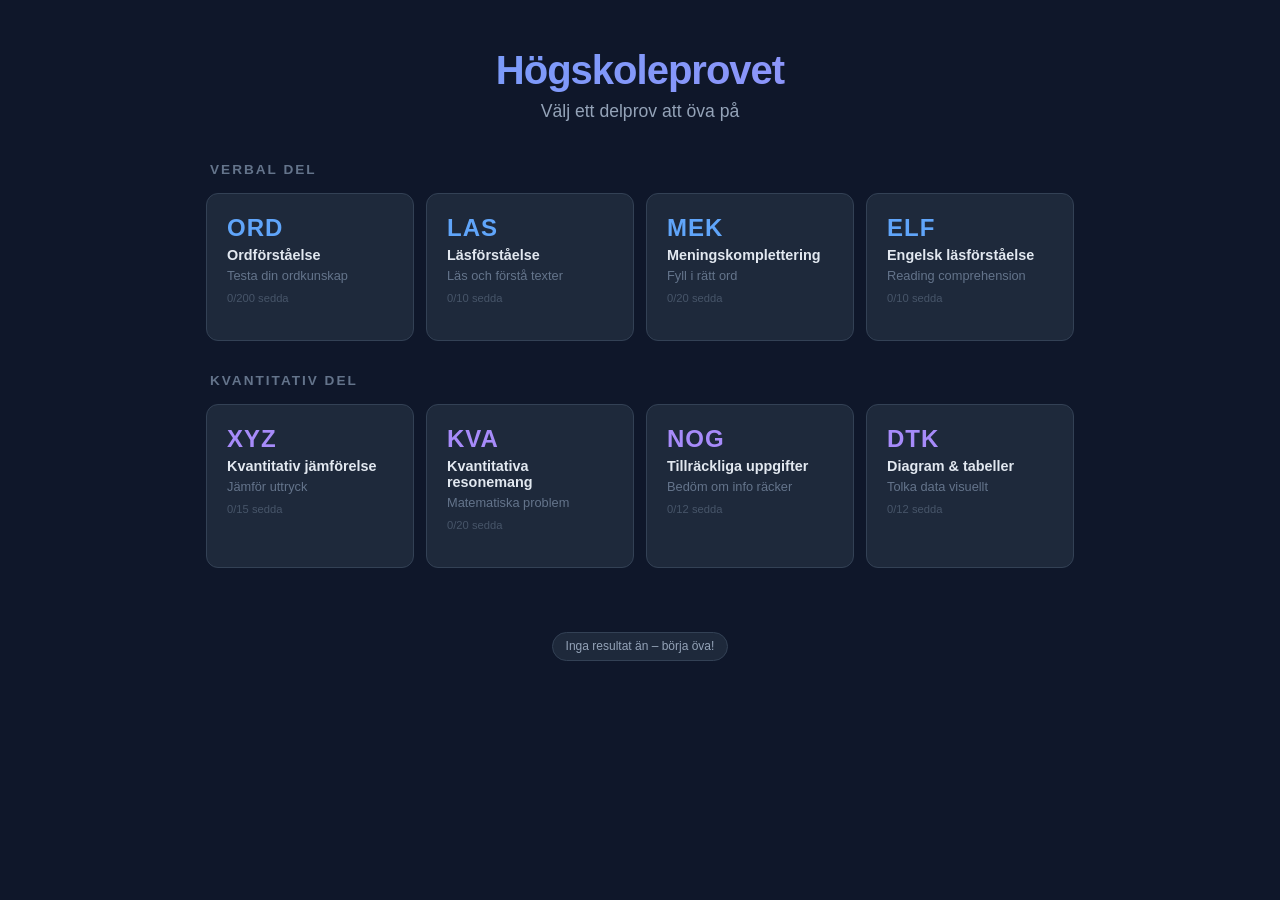
==== commit 877ef7f8: "Lägg till modal för att välja antal frågor per session" ====
--- a/hogskoleprovet.html
+++ b/hogskoleprovet.html
@@ -65,6 +65,23 @@
 .results-actions { display: flex; gap: 0.75rem; flex-direction: column; }
 .btn-primary { background: linear-gradient(135deg, #3b82f6, #8b5cf6); border: none; color: white; padding: 0.8rem 2rem; border-radius: 10px; font-size: 1rem; font-weight: 600; cursor: pointer; font-family: inherit; }
 .btn-secondary { background: none; border: 1px solid #475569; color: #94a3b8; padding: 0.8rem 2rem; border-radius: 10px; font-size: 1rem; cursor: pointer; font-family: inherit; }
+/* Modal */
+.modal-overlay { display: none; position: fixed; inset: 0; background: rgba(0,0,0,0.7); z-index: 100; align-items: center; justify-content: center; padding: 1rem; }
+.modal-overlay.open { display: flex; }
+.modal { background: #1e293b; border: 1px solid #334155; border-radius: 16px; padding: 2rem; width: 100%; max-width: 420px; }
+.modal-title { font-size: 1.4rem; font-weight: 800; margin-bottom: 0.25rem; }
+.modal-sub { font-size: 0.85rem; color: #64748b; margin-bottom: 1.5rem; }
+.modal-label { font-size: 0.8rem; text-transform: uppercase; letter-spacing: 1.5px; color: #64748b; margin-bottom: 0.75rem; }
+.size-btns { display: flex; flex-wrap: wrap; gap: 0.5rem; margin-bottom: 1.75rem; }
+.size-btn { background: #0f172a; border: 2px solid #334155; color: #94a3b8; border-radius: 8px; padding: 0.5rem 1rem; font-size: 0.95rem; font-weight: 600; cursor: pointer; font-family: inherit; transition: all 0.15s; }
+.size-btn:hover { border-color: #60a5fa; color: #60a5fa; }
+.size-btn.active { border-color: #60a5fa; background: #1e3a5f; color: #e2e8f0; }
+.modal-actions { display: flex; gap: 0.75rem; }
+.modal-actions .btn-primary { flex: 1; }
+.modal-actions .btn-secondary { flex: 1; }
+/* Progress bar on cards */
+.card-progress { height: 3px; background: #334155; border-radius: 2px; overflow: hidden; margin-top: 0.5rem; }
+.card-progress-fill { height: 100%; background: linear-gradient(90deg, #60a5fa, #a78bfa); border-radius: 2px; transition: width 0.3s; }
 @media (max-width: 600px) {
     .hero h1 { font-size: 2rem; }
     .cards { grid-template-columns: 1fr 1fr; }
@@ -107,6 +124,20 @@
             <div id="options" class="options"></div>
             <div id="feedback" class="feedback"></div>
             <button id="next-btn" class="btn-next" style="display:none">Nästa fråga</button>
+        </div>
+    </div>
+
+    <!-- Välj antal frågor -->
+    <div class="modal-overlay" id="size-modal">
+        <div class="modal">
+            <div class="modal-title" id="modal-quiz-name"></div>
+            <div class="modal-sub" id="modal-quiz-sub"></div>
+            <div class="modal-label">Antal frågor per session</div>
+            <div class="size-btns" id="size-btns"></div>
+            <div class="modal-actions">
+                <button class="btn-secondary" id="modal-cancel">Avbryt</button>
+                <button class="btn-primary" id="modal-start">Starta →</button>
+            </div>
         </div>
     </div>
 
@@ -877,7 +908,8 @@
 let answers = [];
 let shuffledQuestions = [];
 let sessionWrapped = false;
-const SESSION_SIZE = 15;
+let pendingQuizType = null;
+let selectedSize = 10;
 
 function getStats() { try { return JSON.parse(localStorage.getItem('hp-stats') || '{}'); } catch(e) { return {}; } }
 function saveStats(type, correct, total) {
@@ -945,9 +977,64 @@
     document.getElementById('verbal-cards').innerHTML = make(verbal, 'verbal');
     document.getElementById('kvant-cards').innerHTML = make(kvant, 'kvant');
     document.querySelectorAll('.card').forEach(c => {
-        c.addEventListener('click', () => startQuiz(c.dataset.quiz));
+        c.addEventListener('click', () => showSizeModal(c.dataset.quiz));
     });
 }
+
+// --- Modal för att välja antal frågor ---
+function showSizeModal(type) {
+    const bank = questionBank[type];
+    if (!bank) return;
+    pendingQuizType = type;
+    const total = bank.questions.length;
+    const seen = getSeen(type).length;
+    const unseen = Math.max(0, total - seen);
+
+    document.getElementById('modal-quiz-name').textContent = bank.title;
+    document.getElementById('modal-quiz-sub').textContent =
+        unseen > 0
+            ? `${unseen} av ${total} frågor kvar att göra`
+            : `Alla ${total} frågor klara – startar ny runda!`;
+
+    // Bygg storleksknappar dynamiskt baserat på antal tillgängliga frågor
+    const pool = unseen > 0 ? unseen : total;
+    const presets = [5, 10, 15, 20, 30].filter(n => n <= pool);
+    if (!presets.includes(pool)) presets.push(pool); // "Alla"
+
+    const btnContainer = document.getElementById('size-btns');
+    btnContainer.innerHTML = '';
+    if (selectedSize > pool) selectedSize = pool;
+
+    presets.forEach(n => {
+        const btn = document.createElement('button');
+        btn.className = 'size-btn' + (n === selectedSize ? ' active' : '');
+        btn.textContent = n === pool ? `Alla (${n})` : String(n);
+        btn.addEventListener('click', () => {
+            selectedSize = n;
+            btnContainer.querySelectorAll('.size-btn').forEach(b => b.classList.remove('active'));
+            btn.classList.add('active');
+        });
+        btnContainer.appendChild(btn);
+    });
+
+    document.getElementById('size-modal').classList.add('open');
+}
+
+function closeSizeModal() {
+    document.getElementById('size-modal').classList.remove('open');
+    pendingQuizType = null;
+}
+
+document.getElementById('modal-cancel').addEventListener('click', closeSizeModal);
+document.getElementById('modal-start').addEventListener('click', () => {
+    const type = pendingQuizType;
+    closeSizeModal();
+    startQuiz(type);
+});
+// Stäng om man klickar utanför modalen
+document.getElementById('size-modal').addEventListener('click', e => {
+    if (e.target === e.currentTarget) closeSizeModal();
+});
 
 function shuffle(arr) {
     const a = [...arr];
@@ -965,6 +1052,7 @@
 }
 
 function goHome() {
+    renderCards();
     renderStats();
     showScreen('start-screen');
 }
@@ -984,8 +1072,8 @@
         unseenIndices = [];
         for (let i = 0; i < totalQ; i++) unseenIndices.push(i);
     }
-    // Shuffla obesvarade frågor och ta max SESSION_SIZE
-    const picked = shuffle(unseenIndices).slice(0, SESSION_SIZE);
+    // Shuffla obesvarade frågor och ta det antal användaren valde
+    const picked = shuffle(unseenIndices).slice(0, selectedSize);
     currentQuiz = type;
     currentQuestionIndex = 0;
     score = 0;
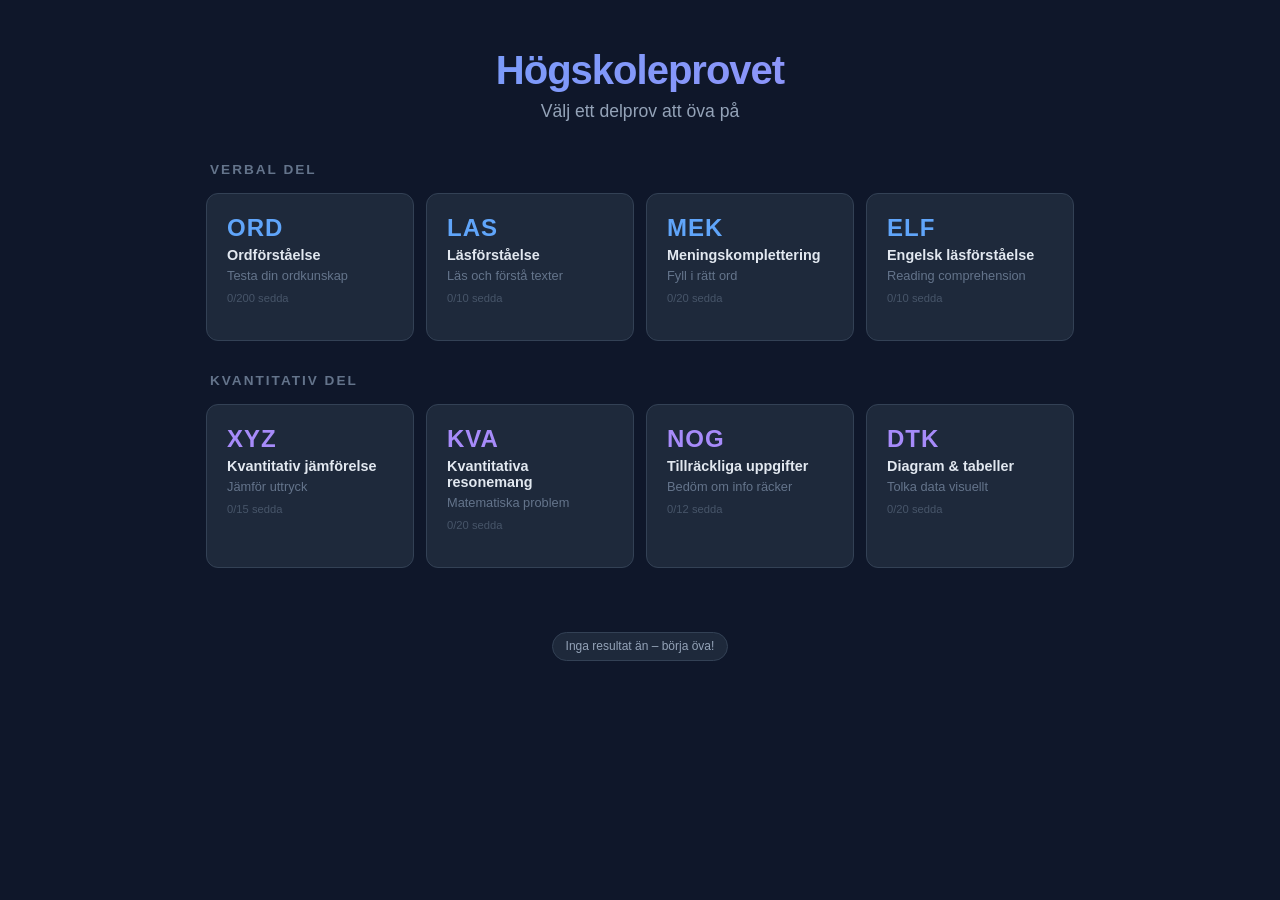
==== commit b34386da: "DTK: 20 frågor med HTML-tabeller och stapeldiagram (5 kontexter)" ====
--- a/hogskoleprovet.html
+++ b/hogskoleprovet.html
@@ -37,6 +37,20 @@
 .quiz-body { max-width: 700px; margin: 0 auto; padding: 2rem 1.5rem; }
 .question-context { background: #1e293b; border: 1px solid #334155; border-radius: 12px; padding: 1.5rem; margin-bottom: 1.5rem; line-height: 1.7; font-size: 0.95rem; color: #cbd5e1; white-space: pre-line; }
 .question-context:empty { display: none; }
+.dtk-title { font-size: 0.75rem; text-transform: uppercase; letter-spacing: 1.5px; color: #64748b; margin-bottom: 0.8rem; }
+.dtk-table { width: 100%; border-collapse: collapse; font-size: 0.87rem; white-space: normal; }
+.dtk-table th { background: #0f172a; color: #94a3b8; font-weight: 600; padding: 0.45rem 0.7rem; text-align: left; border-bottom: 2px solid #475569; }
+.dtk-table td { padding: 0.4rem 0.7rem; border-bottom: 1px solid #263348; }
+.dtk-table tr:last-child td { border-bottom: none; }
+.dtk-table td:not(:first-child), .dtk-table th:not(:first-child) { text-align: right; }
+.dtk-table tr:last-child td { font-weight: 700; color: #e2e8f0; }
+.dtk-note { font-size: 0.78rem; color: #64748b; margin-top: 0.6rem; }
+.dtk-bars { display: flex; flex-direction: column; gap: 0.4rem; white-space: normal; }
+.dtk-bar-row { display: flex; align-items: center; gap: 0.5rem; font-size: 0.85rem; }
+.dtk-bar-lbl { min-width: 40px; color: #94a3b8; flex-shrink: 0; }
+.dtk-bar-track { flex: 1; background: #263348; border-radius: 3px; height: 16px; overflow: hidden; }
+.dtk-bar-fill { height: 100%; background: linear-gradient(90deg, #3b82f6, #8b5cf6); border-radius: 3px; }
+.dtk-bar-val { min-width: 36px; text-align: right; color: #e2e8f0; font-size: 0.82rem; }
 .question-text { font-size: 1.15rem; font-weight: 600; margin-bottom: 1.5rem; line-height: 1.5; white-space: pre-line; }
 .options { display: flex; flex-direction: column; gap: 0.6rem; }
 .option-btn { background: #1e293b; border: 2px solid #334155; border-radius: 10px; padding: 1rem 1.25rem; text-align: left; cursor: pointer; transition: all 0.2s; font-size: 1rem; color: #e2e8f0; font-family: inherit; line-height: 1.4; }
@@ -815,80 +829,216 @@
           misstag: "Testa alltid att kombinera informationen även om ingen räcker ensam." }
     ]},
 
-    dtk: { title: "DTK – Diagram, tabeller, kartor", color: "kvant", questions: [
-        { context: "Befolkning i Norden 2023 (miljoner):\nSverige: 10,5\nNorge: 5,5\nDanmark: 5,9\nFinland: 5,5\nIsland: 0,4",
-          question: "Hur stor andel utgör Sverige (avrundat)?",
-          options: ["32 %", "38 %", "42 %", "48 %"], correct: 1,
-          explanation: "Total 27,8 milj. 10,5/27,8 ≈ 38 %.",
-          why: "Summera alla: 10,5+5,5+5,9+5,5+0,4 = 27,8. Sveriges andel: 10,5/27,8 ≈ 0,378 = 38 %.",
-          misstag: "Glöm inte att INKLUDERA Sverige i totalen. Felaktigt: 10,5/(27,8-10,5) → fel procent." },
-        { context: "Medeltemperatur Stockholm (°C):\nJan: -3\nApr: 6\nJul: 18\nOkt: 8",
-          question: "Vad är genomsnittlig temperatur för de fyra månaderna?",
-          options: ["5,75", "7,00", "7,25", "8,00"], correct: 2,
-          explanation: "(-3+6+18+8)/4 = 29/4 = 7,25.",
-          why: "Medelvärde: addera alla värden, dela med antalet.",
-          misstag: "Glöm inte att Januari är NEGATIV (-3, inte +3). Ett teckenfel ger summa 35 → fel medel." },
-        { context: "Sålda bilar per kvartal (tusental):\nQ1: 45, Q2: 52, Q3: 38, Q4: 65",
-          question: "Procentuell ökning Q3 → Q4?",
-          options: ["Cirka 41 %", "Cirka 52 %", "Cirka 61 %", "Cirka 71 %"], correct: 3,
-          explanation: "(65-38)/38 ≈ 71 %.",
-          why: "Procentuell förändring = (nytt - gammalt)/gammalt. (65-38)/38 = 27/38 ≈ 0,71 = 71 %.",
-          misstag: "Använd GAMLA värdet (Q3=38) som nämnare, inte det nya (Q4=65). (65-38)/65 ≈ 42 % vore fel svar." },
-        { context: "Transport till jobbet (2000 personer):\nBil 45 %, Kollektivt 30 %, Cykel 15 %, Gång 10 %",
-          question: "Hur många fler åker bil än kollektivt?",
-          options: ["200", "250", "300", "350"], correct: 2,
-          explanation: "Bil 900, kollektivt 600. Differens 300.",
-          why: "45 % av 2000 = 900. 30 % av 2000 = 600. 900 - 600 = 300.",
-          misstag: "Slarva inte med procenträkningen. Beräkna båda antalen först, jämför sedan." },
-        { context: "Nationella prov (% godkända):\nSkola A: Matte 78, Sv 85, Eng 90\nSkola B: Matte 82, Sv 79, Eng 88\nSkola C: Matte 91, Sv 88, Eng 85",
-          question: "Vilken skola har högst snitt?",
-          options: ["A", "B", "C", "Alla lika"], correct: 2,
-          explanation: "A: 84,3. B: 83. C: 88. C vinner.",
-          why: "Beräkna snitt för var och en: A=(78+85+90)/3=84,3. B=(82+79+88)/3=83. C=(91+88+85)/3=88.",
-          misstag: "Kolla inte bara ett ämne. Skola C har lägst engelska men högst snitt totalt." },
-        { context: "BNP-tillväxt (%):\n2019: 1,4\n2020: -2,9\n2021: 5,1\n2022: 2,7\n2023: 0,8",
-          question: "Förändring i BNP-tillväxt 2019 → 2020?",
-          options: ["-1,5 pe", "-4,3 pe", "+3,7 pe", "-2,9 pe"], correct: 1,
-          explanation: "-2,9 - 1,4 = -4,3 procentenheter.",
-          why: "Förändring = nytt - gammalt. -2,9 minus +1,4 = -4,3.",
-          misstag: "Svaret -2,9 (bara 2020-värdet) är en klassisk fälla. Frågan gäller FÖRÄNDRINGEN, inte slutvärdet. Procentenheter ≠ procent!" },
-        { context: "Fördelning av hushållens utgifter:\nBoende 35 %, Mat 20 %, Transport 15 %, Fritid 10 %, Övrigt 20 %\nTotala utgifter: 30 000 kr/mån",
-          question: "Hur mycket spenderas på boende?",
-          options: ["3 000 kr", "6 000 kr", "10 500 kr", "15 000 kr"], correct: 2,
-          explanation: "0,35 · 30 000 = 10 500 kr.",
-          why: "35 % av 30 000 = 30 000 · 0,35 = 10 500.",
-          misstag: "Delsumman 10 500 kr är rätt – men många räknar fel på decimaler eller procenttecken." },
-        { context: "Tabell över besökare per månad:\nJan 1200, Feb 1500, Mar 1800, Apr 2100, Maj 2400",
-          question: "Vilken var den genomsnittliga ökningen per månad?",
-          options: ["200", "250", "300", "350"], correct: 2,
-          explanation: "Total ökning 1200, över 4 intervall = 300/månad.",
-          why: "Maj - Jan = 2400 - 1200 = 1200. Antal intervaller = 4 (Jan→Feb, Feb→Mar, Mar→Apr, Apr→Maj). 1200/4 = 300.",
-          misstag: "Antal intervall = antal månader - 1. Fem månader men bara fyra hopp. Delning med 5 ger 240 (fel)." },
-        { context: "Stapeldiagram över partistöd (%):\nA: 28, B: 22, C: 17, D: 13, E: 10, F: 10",
-          question: "Hur stor andel har de tre minsta partierna tillsammans?",
-          options: ["23 %", "33 %", "40 %", "45 %"], correct: 1,
-          explanation: "De tre minsta: D(13)+E(10)+F(10) = 33 %.",
-          why: "Sortera från minst: F=10, E=10, D=13. Summa 33.",
-          misstag: "Identifiera vilka som är 'minst'. Många slarvar och tar tre random eller de tre FÖRSTA i listan." },
-        { context: "Årsnederbörd (mm) i tre städer:\nGöteborg 758, Stockholm 539, Kiruna 500",
-          question: "Hur många procent mer nederbörd har Göteborg jämfört med Kiruna?",
-          options: ["32 %", "52 %", "65 %", "152 %"], correct: 1,
-          explanation: "(758-500)/500 = 258/500 = 51,6 % ≈ 52 %.",
-          why: "Procentuell skillnad: (stort - litet)/litet. (758-500)/500 = 0,516.",
-          misstag: "152 % är svaret om man frågar 'hur många procent AV' (758/500=152%). Men 'hur många procent MER' betyder ökning, därav -100." },
-        { context: "Skolresultat per år (snittbetyg):\n2020: 210\n2021: 215\n2022: 218\n2023: 225",
-          question: "Under vilket år ökade snittet mest?",
-          options: ["2020→21", "2021→22", "2022→23", "Alla lika"], correct: 2,
-          explanation: "2020→21: +5. 2021→22: +3. 2022→23: +7.",
-          why: "Räkna skillnader: 215-210=5, 218-215=3, 225-218=7. Max = 7 (2022→23).",
-          misstag: "Man kan vilja ta senaste värdet (225) eller ett random svar. Beräkna ALLA skillnader systematiskt." },
-        { context: "Tabell: Anställda per avdelning\nAdm: 25, IT: 40, Försäljning: 85, Produktion: 150",
-          question: "Hur stor andel av de anställda jobbar INTE i produktion?",
-          options: ["30 %", "40 %", "50 %", "60 %"], correct: 2,
-          explanation: "Total 300. Ej produktion: 150. 150/300 = 50 %.",
-          why: "Summera: 25+40+85+150 = 300. Ej produktion = total - produktion = 300-150 = 150. 150/300 = 50%.",
-          misstag: "'INTE' kräver komplementet. Slarva inte och beräkna ANDELEN I produktion i stället." }
-    ]}
+    dtk: { title: "DTK – Diagram, tabeller, kartor", color: "kvant", questions: (function() {
+
+        // === KONTEXT A: Elproduktion i Sverige ===
+        const ctxA = `<div class="dtk-title">Elproduktion i Sverige (TWh)</div>
+<table class="dtk-table">
+<thead><tr><th>Källa</th><th>2010</th><th>2020</th><th>2023</th></tr></thead>
+<tbody>
+<tr><td>Vattenkraft</td><td>66</td><td>72</td><td>71</td></tr>
+<tr><td>Kärnkraft</td><td>56</td><td>49</td><td>47</td></tr>
+<tr><td>Vindkraft</td><td>4</td><td>28</td><td>43</td></tr>
+<tr><td>Övrigt</td><td>14</td><td>11</td><td>9</td></tr>
+<tr><td>Totalt</td><td>140</td><td>160</td><td>170</td></tr>
+</tbody></table>`;
+
+        // === KONTEXT B: PISA-resultat Norden ===
+        const ctxB = `<div class="dtk-title">PISA-resultat – nordiska länder</div>
+<table class="dtk-table">
+<thead><tr><th>Land</th><th>Läsning</th><th>Matematik</th><th>Naturvet.</th></tr></thead>
+<tbody>
+<tr><td>Sverige</td><td>506</td><td>482</td><td>499</td></tr>
+<tr><td>Finland</td><td>520</td><td>507</td><td>522</td></tr>
+<tr><td>Norge</td><td>499</td><td>471</td><td>477</td></tr>
+<tr><td>Danmark</td><td>489</td><td>489</td><td>492</td></tr>
+</tbody></table>
+<div class="dtk-note">Källa: OECD PISA 2022</div>`;
+
+        // === KONTEXT C: Turism – stapeldiagram ===
+        // Max = 8,2 milj (2019) → 100 %
+        const ctxC = `<div class="dtk-title">Utländska besökare i Sverige (miljoner)</div>
+<div class="dtk-bars">
+<div class="dtk-bar-row"><span class="dtk-bar-lbl">2018</span><div class="dtk-bar-track"><div class="dtk-bar-fill" style="width:90%"></div></div><span class="dtk-bar-val">7,4</span></div>
+<div class="dtk-bar-row"><span class="dtk-bar-lbl">2019</span><div class="dtk-bar-track"><div class="dtk-bar-fill" style="width:100%"></div></div><span class="dtk-bar-val">8,2</span></div>
+<div class="dtk-bar-row"><span class="dtk-bar-lbl">2020</span><div class="dtk-bar-track"><div class="dtk-bar-fill" style="width:26%"></div></div><span class="dtk-bar-val">2,1</span></div>
+<div class="dtk-bar-row"><span class="dtk-bar-lbl">2021</span><div class="dtk-bar-track"><div class="dtk-bar-fill" style="width:40%"></div></div><span class="dtk-bar-val">3,3</span></div>
+<div class="dtk-bar-row"><span class="dtk-bar-lbl">2022</span><div class="dtk-bar-track"><div class="dtk-bar-fill" style="width:79%"></div></div><span class="dtk-bar-val">6,5</span></div>
+<div class="dtk-bar-row"><span class="dtk-bar-lbl">2023</span><div class="dtk-bar-track"><div class="dtk-bar-fill" style="width:95%"></div></div><span class="dtk-bar-val">7,8</span></div>
+</div>`;
+
+        // === KONTEXT D: Kommunal budget ===
+        const ctxD = `<div class="dtk-title">Kommunens budget – fördelning (total: 400 mnkr)</div>
+<table class="dtk-table">
+<thead><tr><th>Område</th><th>Andel (%)</th><th>Belopp (mnkr)</th></tr></thead>
+<tbody>
+<tr><td>Skola</td><td>35</td><td>140</td></tr>
+<tr><td>Vård &amp; omsorg</td><td>30</td><td>120</td></tr>
+<tr><td>Infrastruktur</td><td>15</td><td>60</td></tr>
+<tr><td>Kultur &amp; fritid</td><td>5</td><td>20</td></tr>
+<tr><td>Övrigt</td><td>15</td><td>60</td></tr>
+<tr><td>Totalt</td><td>100</td><td>400</td></tr>
+</tbody></table>`;
+
+        // === KONTEXT E: Åldersfördelning Sverige ===
+        const ctxE = `<div class="dtk-title">Befolkningens åldersfördelning, Sverige (%)</div>
+<table class="dtk-table">
+<thead><tr><th>Åldersgrupp</th><th>2000</th><th>2010</th><th>2020</th></tr></thead>
+<tbody>
+<tr><td>0–19 år</td><td>23</td><td>22</td><td>23</td></tr>
+<tr><td>20–64 år</td><td>57</td><td>56</td><td>55</td></tr>
+<tr><td>65+ år</td><td>20</td><td>22</td><td>22</td></tr>
+<tr><td>Totalt</td><td>100</td><td>100</td><td>100</td></tr>
+</tbody></table>
+<div class="dtk-note">Total befolkning 2020: 10,4 miljoner</div>`;
+
+        return [
+            // --- Kontext A ---
+            { contextHtml: ctxA,
+              question: "Hur stor andel av elproduktionen utgjorde vindkraft år 2023?",
+              options: ["15 %", "25 %", "35 %", "45 %"], correct: 1,
+              explanation: "43/170 ≈ 25 %.",
+              why: "43 TWh av totalt 170 TWh: 43 ÷ 170 = 0,253 ≈ 25 %. Totalen hittar du längst ner i tabellen.",
+              misstag: "Vanligt fel: använda 160 (2020-totalen) som nämnare i stället för 170 (2023). Kontrollera alltid rätt kolumn." },
+
+            { contextHtml: ctxA,
+              question: "Hur mycket ökade vindkraften i absoluta TWh mellan 2010 och 2023?",
+              options: ["29 TWh", "34 TWh", "39 TWh", "43 TWh"], correct: 2,
+              explanation: "43 − 4 = 39 TWh.",
+              why: "Läs av värdet 2023 (43) och 2010 (4). Skillnaden 43 − 4 = 39 TWh.",
+              misstag: "43 TWh (2023-värdet) är ett lockande svar, men det är INTE förändringen – det är slutvärdet. Frågan gäller ökningen." },
+
+            { contextHtml: ctxA,
+              question: "Vilken källa minskade mest i procentandel av totalen mellan 2010 och 2023?",
+              options: ["Vattenkraft", "Kärnkraft", "Övrigt", "Alla minskade lika mycket"], correct: 1,
+              explanation: "Kärnkraft: 56/140=40% → 47/170=28%. Minskning 12 pe, störst.",
+              why: "Räkna andelen för varje källa båda åren. Kärnkraft: 2010=40%, 2023=28% (−12 pe). Vatten: 47%→42% (−5 pe). Övrigt: 10%→5% (−5 pe).",
+              misstag: "Titta inte bara på absoluta tal. Kärnkraft minskade med 9 TWh men vattenkraft ökade 5 TWh. Jämför ANDELARNA, inte TWh." },
+
+            { contextHtml: ctxA,
+              question: "Med hur många procent ökade den totala elproduktionen 2010–2023?",
+              options: ["Cirka 11 %", "Cirka 17 %", "Cirka 21 %", "Cirka 30 %"], correct: 2,
+              explanation: "(170−140)/140 = 30/140 ≈ 21 %.",
+              why: "Procentuell ökning = (nytt − gammalt) / gammalt. (170−140)/140 = 30/140 ≈ 0,214 ≈ 21 %.",
+              misstag: "30/170 ≈ 18 % är ett vanligt fel (man delar på det nya värdet). Använd alltid GAMLA värdet som nämnare." },
+
+            // --- Kontext B ---
+            { contextHtml: ctxB,
+              question: "Vilket land har det högsta genomsnittet över alla tre ämnen?",
+              options: ["Sverige", "Finland", "Norge", "Danmark"], correct: 1,
+              explanation: "Finland: (520+507+522)/3 ≈ 516. Klart högst.",
+              why: "Sverige ≈ 496, Finland ≈ 516, Norge ≈ 482, Danmark = 490. Beräkna snitt för alla fyra – Finland vinner klart.",
+              misstag: "Kolla inte bara ett ämne. Sverige har bättre läsning än Danmark men lägre matematikresultat." },
+
+            { contextHtml: ctxB,
+              question: "Hur stor är skillnaden i matematikpoäng mellan Finland och Norge?",
+              options: ["26 poäng", "31 poäng", "36 poäng", "41 poäng"], correct: 2,
+              explanation: "507 − 471 = 36 poäng.",
+              why: "Läs av matematik-kolumnen: Finland 507, Norge 471. 507 − 471 = 36.",
+              misstag: "Blanda inte ihop rader och kolumner. Matematik är tredje kolumnen, inte läsning." },
+
+            { contextHtml: ctxB,
+              question: "Vilket ämne har det lägsta genomsnittet för alla fyra länder sammantaget?",
+              options: ["Läsning", "Matematik", "Naturvetenskap", "Alla är lika"], correct: 1,
+              explanation: "Matematik: (482+507+471+489)/4 = 487. Lägst.",
+              why: "Läsning: (506+520+499+489)/4 = 503,5. Matematik: 1949/4 = 487,25. Naturvet.: 1990/4 = 497,5. Matematik lägst.",
+              misstag: "Räkna snitt för ALLA länder i varje ämne – ta inte bara ett land som representant." },
+
+            { contextHtml: ctxB,
+              question: "I vilket land är skillnaden mellan läsning och matematik störst?",
+              options: ["Sverige", "Finland", "Norge", "Danmark"], correct: 2,
+              explanation: "Norge: 499 − 471 = 28 poäng. Störst.",
+              why: "Sverige: 506−482=24. Finland: 520−507=13. Norge: 499−471=28. Danmark: 489−489=0. Norge har störst gap.",
+              misstag: "Sverige är lockande (det syns tydligt i tabellen) men skillnaden 24 är inte lika stor som Norges 28." },
+
+            { contextHtml: ctxB,
+              question: "Vilket land presterar relativt bättre i naturvetenskap jämfört med matematik?",
+              options: ["Sverige", "Finland", "Norge", "Danmark"], correct: 0,
+              explanation: "Sverige: nat−mat = 499−482 = +17. Störst positiv skillnad.",
+              why: "Sverige +17, Finland +15, Norge +6, Danmark +3. Sverige har störst försprång i naturvet. jämfört med matte.",
+              misstag: "Titta på SKILLNADEN (nat − mat) per land, inte de absoluta värdena." },
+
+            // --- Kontext C ---
+            { contextHtml: ctxC,
+              question: "Under vilket år var antalet utländska besökare lägst?",
+              options: ["2018", "2020", "2021", "2022"], correct: 1,
+              explanation: "2020 hade 2,1 miljoner besökare – klart lägst.",
+              why: "Läs av staplarnas värden: 2020=2,1 milj. Alla andra år överstiger 3 milj.",
+              misstag: "2021 (3,3 milj) är den näst lägsta, men 2020 är klart lägst. Läs värdena, inte bara stapelns visuella höjd." },
+
+            { contextHtml: ctxC,
+              question: "Hur stor var den procentuella minskningen i besökare från 2019 till 2020?",
+              options: ["Cirka 54 %", "Cirka 64 %", "Cirka 74 %", "Cirka 84 %"], correct: 2,
+              explanation: "(8,2 − 2,1) / 8,2 = 6,1/8,2 ≈ 74 %.",
+              why: "Procentuell minskning = (gammalt − nytt) / gammalt. (8,2−2,1)/8,2 = 6,1/8,2 ≈ 0,744 ≈ 74 %.",
+              misstag: "2,1/8,2 ≈ 26 % visar kvarvarande andel, INTE minskningen. Minskning = 100 % − 26 % = 74 %." },
+
+            { contextHtml: ctxC,
+              question: "Hur stor procentuell ökning skedde från 2021 till 2022?",
+              options: ["Cirka 57 %", "Cirka 77 %", "Cirka 97 %", "Cirka 117 %"], correct: 2,
+              explanation: "(6,5 − 3,3) / 3,3 = 3,2/3,3 ≈ 97 %.",
+              why: "(6,5−3,3)/3,3 = 3,2/3,3 ≈ 0,97 = 97 %. Nästan en fördubbling.",
+              misstag: "Använd 2021-värdet (3,3) som nämnare, inte 2022-värdet (6,5)." },
+
+            // --- Kontext D ---
+            { contextHtml: ctxD,
+              question: "Hur mycket mer avsätts till skola än till vård och omsorg?",
+              options: ["10 mnkr", "20 mnkr", "30 mnkr", "40 mnkr"], correct: 1,
+              explanation: "140 − 120 = 20 mnkr.",
+              why: "Skola: 35 % × 400 = 140 mnkr. Vård: 30 % × 400 = 120 mnkr. Differens = 20 mnkr.",
+              misstag: "Beloppen finns direkt i tabellen – du behöver inte räkna om. 140 − 120 = 20." },
+
+            { contextHtml: ctxD,
+              question: "Kultur & fritid och Övrigt utgör tillsammans hur stor andel av budgeten?",
+              options: ["15 %", "20 %", "25 %", "30 %"], correct: 1,
+              explanation: "5 % + 15 % = 20 %.",
+              why: "Addrera de två andelarna: Kultur 5 % + Övrigt 15 % = 20 %.",
+              misstag: "Många räknar 20 + 60 = 80 mnkr → 80/400 = 20 %. Korrekt! Men det snabbaste är att addera procentandelarna direkt." },
+
+            { contextHtml: ctxD,
+              question: "Om totalbudgeten ökar med 10 %, hur mycket avsätts då till skola (med samma procentandel)?",
+              options: ["144 mnkr", "150 mnkr", "154 mnkr", "160 mnkr"], correct: 2,
+              explanation: "35 % × 440 = 154 mnkr.",
+              why: "Ny total: 400 × 1,10 = 440 mnkr. Skola: 35 % × 440 = 154 mnkr.",
+              misstag: "140 × 1,10 = 154 ger samma svar – båda metoderna fungerar. Var noga med vilken procentsats du applicerar." },
+
+            { contextHtml: ctxD,
+              question: "Skola och infrastruktur står för hur stor andel tillsammans?",
+              options: ["40 %", "45 %", "50 %", "55 %"], correct: 2,
+              explanation: "35 % + 15 % = 50 %.",
+              why: "Läs av tabellen: skola 35 %, infrastruktur 15 %. Summa = 50 % = exakt hälften av budgeten.",
+              misstag: "Lägg inte ihop fel rader. Det är skola (35) + infrastruktur (15) = 50, inte skola + vård." },
+
+            // --- Kontext E ---
+            { contextHtml: ctxE,
+              question: "Hur många av Sveriges 10,4 miljoner invånare år 2020 var 65 år eller äldre?",
+              options: ["1,8 milj", "2,1 milj", "2,3 milj", "2,5 milj"], correct: 2,
+              explanation: "22 % × 10,4 = 2,288 ≈ 2,3 milj.",
+              why: "Läs av 65+-raden för 2020: 22 %. 0,22 × 10,4 = 2,288 ≈ 2,3 miljoner.",
+              misstag: "20 % × 10,4 = 2,08 ≈ 2,1 milj vore fel (det är 2000-siffran, inte 2020)." },
+
+            { contextHtml: ctxE,
+              question: "Med hur många procentenheter förändrades andelen 20–64 år från 2000 till 2020?",
+              options: ["−1 pe", "−2 pe", "−3 pe", "+1 pe"], correct: 1,
+              explanation: "55 − 57 = −2 procentenheter.",
+              why: "Läs av: 2000=57 %, 2020=55 %. Förändring = 55−57 = −2 pe.",
+              misstag: "−2 pe och −2 % är INTE samma sak. Frågan gäller procentenheter (direkt skillnad i andelar)." },
+
+            { contextHtml: ctxE,
+              question: "Vilken åldersgrupp ökade sin andel av befolkningen 2000–2020?",
+              options: ["0–19 år", "20–64 år", "65+ år", "Ingen ökade"], correct: 2,
+              explanation: "65+: ökade från 20 % till 22 %.",
+              why: "0–19: 23→23 (oförändrad). 20–64: 57→55 (minskning). 65+: 20→22 (ökning med 2 pe).",
+              misstag: "0–19-gruppen är densamma 2000 och 2020 (23 %) – den ökade inte, den är stabil." },
+
+            { contextHtml: ctxE,
+              question: "Hur stort var det totala antalet barn och ungdomar (0–19 år) i Sverige 2020?",
+              options: ["2,2 milj", "2,4 milj", "2,6 milj", "2,8 milj"], correct: 1,
+              explanation: "23 % × 10,4 = 2,392 ≈ 2,4 milj.",
+              why: "0–19-gruppen utgör 23 % av 10,4 miljoner: 0,23 × 10,4 = 2,392 ≈ 2,4 milj.",
+              misstag: "Kontrollera att du läser 2020-kolumnen (23 %) och inte 2010 (22 %). Liten skillnad ger fel svar." }
+        ];
+    })() }
 };
 
 const sectionMeta = {
@@ -1101,7 +1251,9 @@
     const total = shuffledQuestions.length;
     document.getElementById('quiz-progress').textContent = `Fråga ${currentQuestionIndex + 1} av ${total}`;
     document.getElementById('quiz-score').textContent = `${score} rätt`;
-    document.getElementById('question-context').textContent = q.context || '';
+    const ctxEl = document.getElementById('question-context');
+    if (q.contextHtml) { ctxEl.style.whiteSpace = 'normal'; ctxEl.innerHTML = q.contextHtml; }
+    else { ctxEl.style.whiteSpace = 'pre-line'; ctxEl.textContent = q.context || ''; }
     document.getElementById('question-text').textContent = q.question;
     const optionsEl = document.getElementById('options');
     optionsEl.innerHTML = '';
